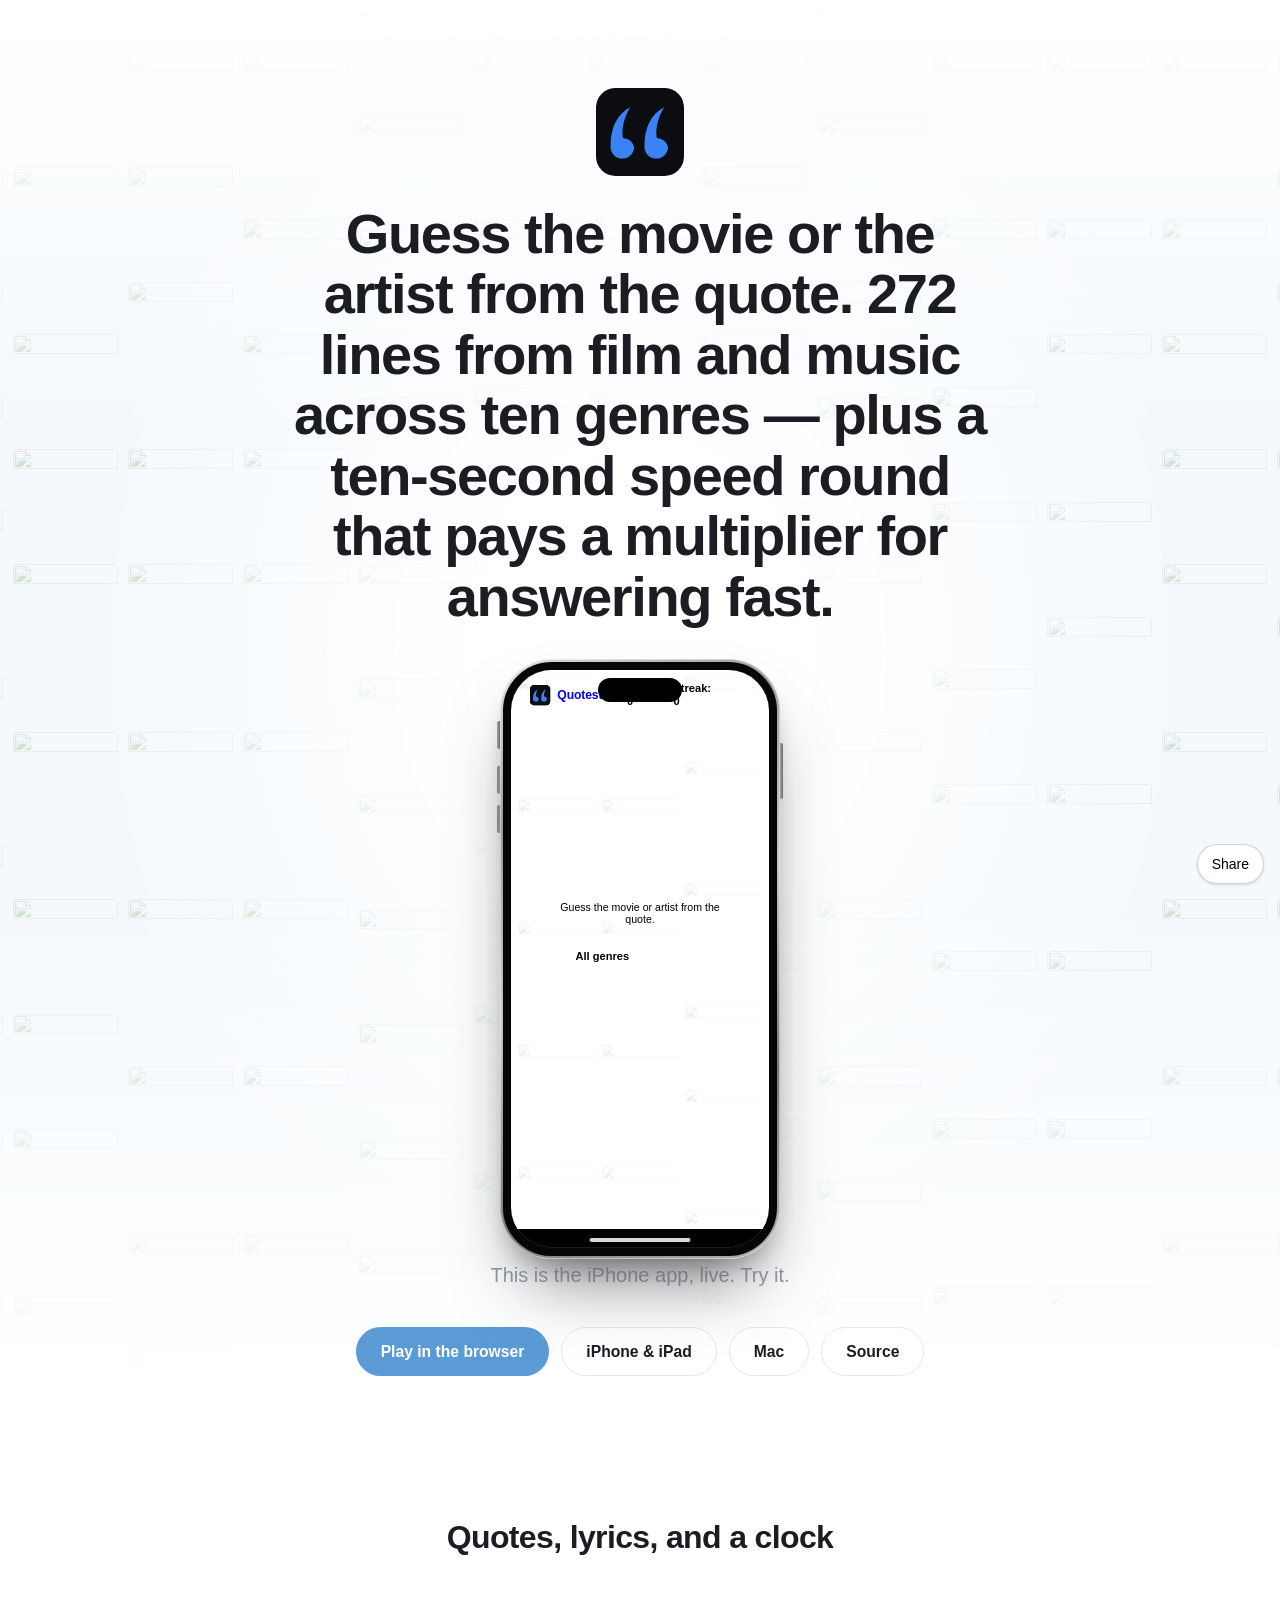
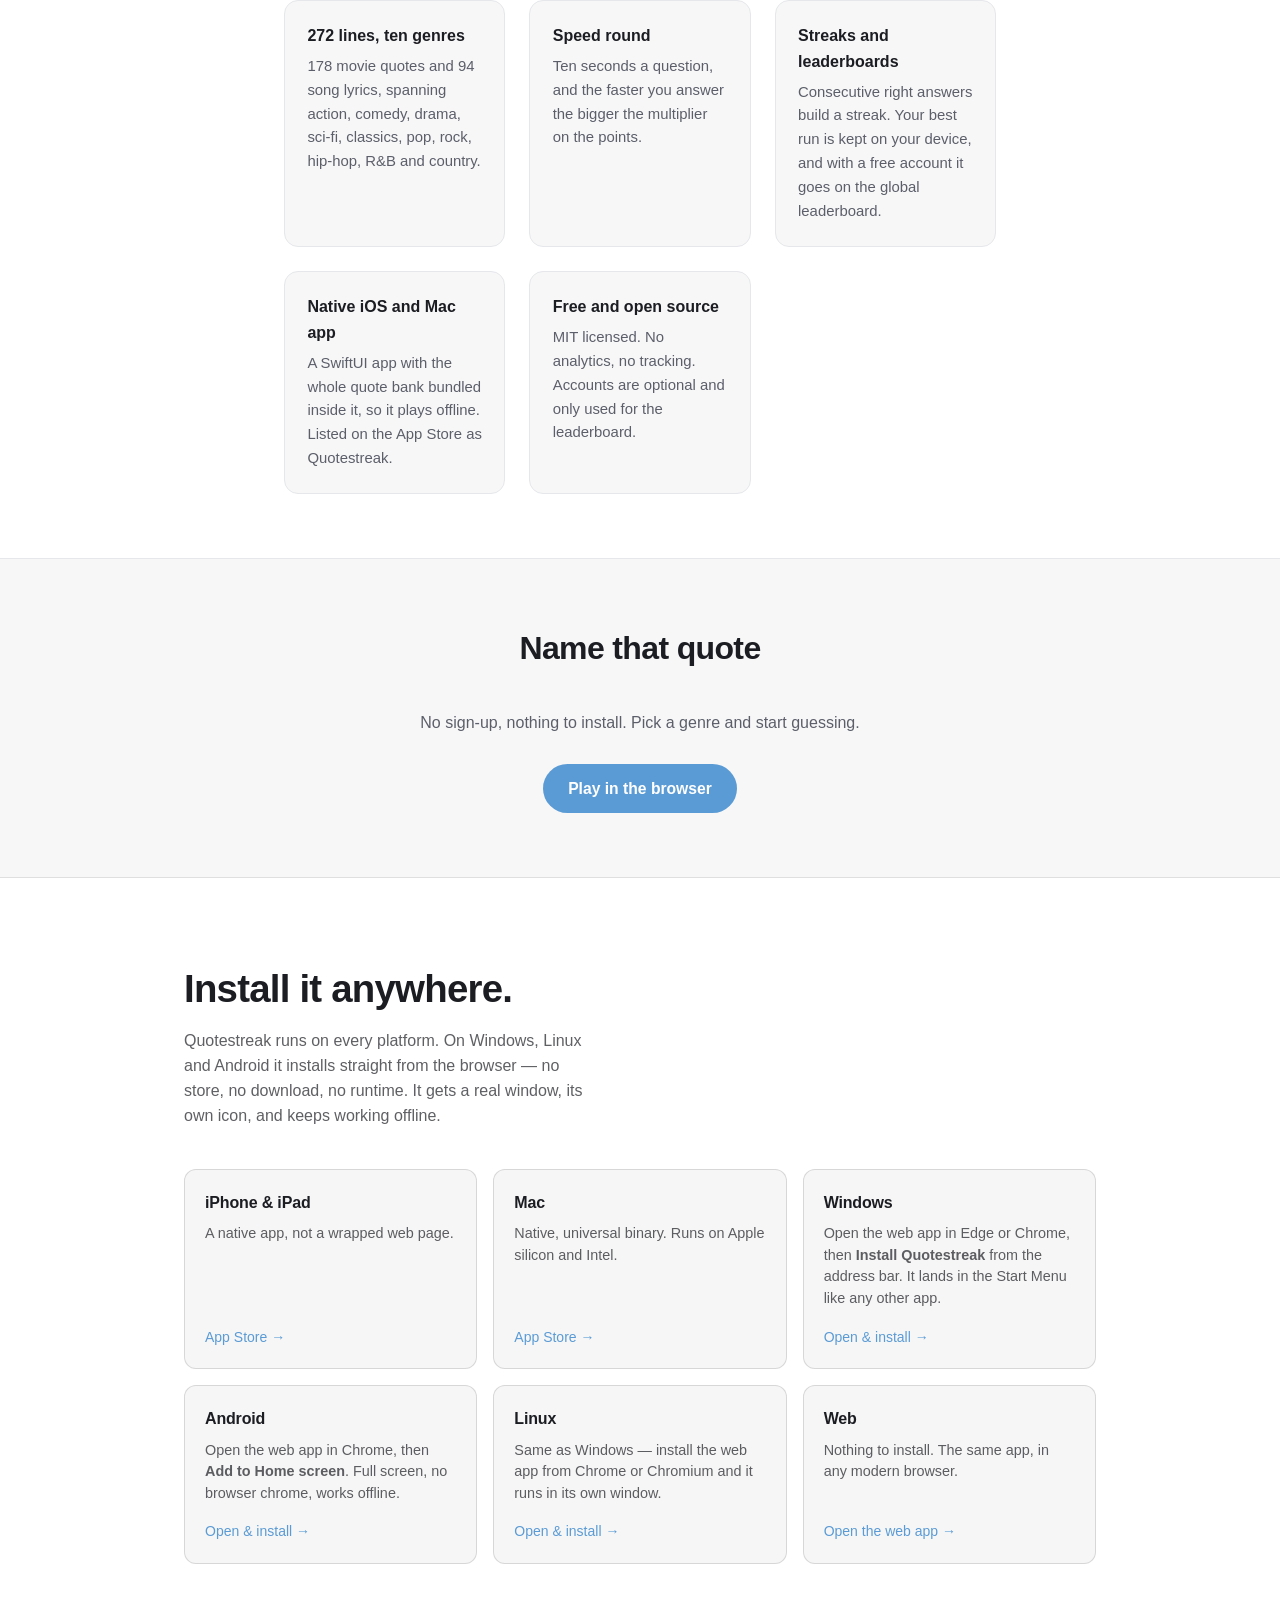
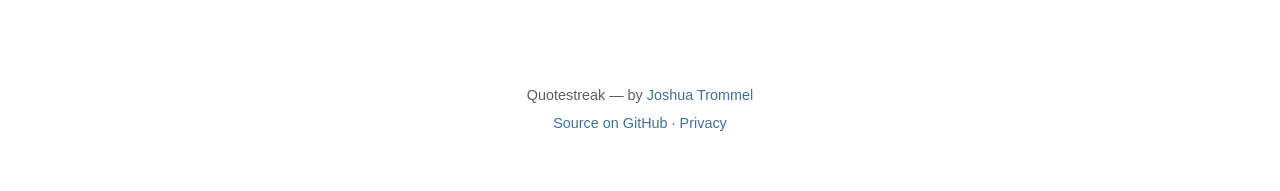
==== index.html @ f3cc8b2b "Remove redundant app-name title above live demo The demo already shows the app; a repeated app-name " ====
<!DOCTYPE html>
<html lang="en">
<head>
<script>document.documentElement.classList.add('js')</script>
<meta charset="UTF-8">
<meta name="viewport" content="width=device-width, initial-scale=1.0">
<title>Quotestreak — guess the movie or the artist from the quote</title>
<meta property="og:url" content="https://quotestreak.heyitsmejosh.com/">
<link rel="canonical" href="https://quotestreak.heyitsmejosh.com/">
<meta name="description" content="A quote-guessing game. 272 movie quotes and song lyrics across 10 genres, multiple choice, plus a 10-second speed round with a score multiplier.">
<meta name="theme-color" content="#5B9BD5">
<meta property="og:title" content="Quotestreak — guess the movie or the artist from the quote">
<meta property="og:description" content="A quote-guessing game. 272 movie quotes and song lyrics across 10 genres, multiple choice, plus a 10-second speed round with a score multiplier.">
<meta property="og:type" content="website">
<meta property="og:image" content="https://quotable.heyitsmejosh.com/screenshots/web/03-question.jpg">
<meta name="twitter:card" content="summary_large_image">
<meta name="twitter:title" content="Quotestreak — guess the movie or the artist from the quote">
<meta name="twitter:description" content="A quote-guessing game. 272 movie quotes and song lyrics across 10 genres, multiple choice, plus a 10-second speed round with a score multiplier.">
<meta name="twitter:image" content="https://quotable.heyitsmejosh.com/screenshots/web/03-question.jpg">
<meta name="apple-itunes-app" content="app-id=6804394619">
<link rel="icon" href="icon.svg" type="image/svg+xml">
<style>
:root {
  --accent: #5B9BD5;
  --link: #42719b;
  --accent-soft: #eaf3fb;
  --bg: #ffffff;
  --bg2: #f7f7f8;
  --text: #1c1d22;
  --text2: #5c5f6a;
  --border: #e6e7ea;
  /* San Francisco on Apple platforms, Helvetica everywhere else. No webfont: nothing to load, nothing to FOUT. */
  --font-body: -apple-system, BlinkMacSystemFont, "Helvetica Neue", Helvetica, Arial, sans-serif;
}

@media (prefers-color-scheme: dark) {
  :root:not([data-theme="light"]) {
    --bg: #111111;
    --link: #5B9BD5;
    --bg2: #1a1a1a;
    --text: #e8e8f0;
    --text2: rgba(232,232,240,0.62);
    --border: rgba(232,232,240,0.12);
    --accent-soft: #151d26;
  }
}
:root[data-theme="dark"] {
  --bg: #111111;
  --bg2: #1a1a1a;
  --text: #e8e8f0;
  --text2: rgba(232,232,240,0.62);
  --border: rgba(232,232,240,0.12);
  --accent-soft: #151d26;
}

*, *::before, *::after { margin: 0; padding: 0; box-sizing: border-box; }
html { scroll-behavior: smooth; }
body {
  background: var(--bg);
  color: var(--text);
  font-family: var(--font-body);
  line-height: 1.6;
  -webkit-font-smoothing: antialiased;
  text-rendering: optimizeLegibility;
}
::selection { background: var(--accent); color: #fff; }
a { color: var(--link, var(--accent)); text-decoration: none; }
a:hover { text-decoration: underline; }
img { max-width: 100%; }

.container { max-width: 760px; margin: 0 auto; padding: 0 1.5rem; }

.hero {
  position: relative; isolation: isolate; overflow: hidden;
  background: var(--accent-soft); padding: 5.5rem 0 4.5rem; text-align: center;
}
.hero .container { position: relative; z-index: 2; }

/* a slow-drifting wall of poster and album art, built from quotes.json */
.hero-wall {
  position: absolute; inset: -8%; z-index: 0;
  display: grid; grid-auto-flow: column; grid-auto-columns: 1fr; gap: 10px;
  opacity: 0.55; filter: saturate(0.9);
  pointer-events: none; user-select: none;
}
.wall-col { display: flex; min-width: 0; flex-direction: column; gap: 10px; }
.wall-col img {
  width: 100%; aspect-ratio: 2/3; object-fit: cover;
  border-radius: 4px; display: block;
}
.wall-col img.square { aspect-ratio: 1/1; }  /* album art is 1:1; cropping it to a poster shape mangles it */
.wall-col.up   { animation: wall-up   var(--dur) linear infinite; }
.wall-col.down { animation: wall-down var(--dur) linear infinite; }
@keyframes wall-up   { from { transform: translateY(0); }    to { transform: translateY(-50%); } }
@keyframes wall-down { from { transform: translateY(-50%); } to { transform: translateY(0); } }
/* must match .wall-col.up/.down specificity, or the animation shorthand above wins and the wall keeps drifting */
@media (prefers-reduced-motion: reduce) { .wall-col.up, .wall-col.down { animation: none; } }

/* scrim: keeps the headline readable over the art, in either theme */
.hero::after {
  content: ''; position: absolute; inset: 0; z-index: 1; pointer-events: none;
  background:
    radial-gradient(ellipse 55% 60% at 50% 45%, var(--bg) 20%, transparent 80%),
    linear-gradient(var(--bg), transparent 30%, transparent 62%, var(--bg) 96%),
    color-mix(in srgb, var(--bg) 50%, transparent);
}
.hero-icon { width: 88px; height: 88px; margin: 0 auto 1.75rem; display: block; border-radius: 18px; }
.hero h1 {
  font-size: clamp(2.25rem, 6.5vw, 3.5rem);
  font-weight: 700;
  letter-spacing: -0.025em;
  line-height: 1.08;
  margin-bottom: 0.85rem;
}
.hero p {
  font-size: clamp(1.05rem, 2.4vw, 1.25rem);
  color: var(--text2);
  max-width: 34rem;
  margin: 0 auto 2.25rem;
}

.buttons { display: flex; gap: 0.75rem; justify-content: center; flex-wrap: wrap; }
.btn {
  display: inline-block;
  padding: 0.7rem 1.5rem;
  border-radius: 100px;
  font-size: 0.98rem;
  font-weight: 600;
  border: 1.5px solid transparent;
  transition: transform 0.15s ease, opacity 0.15s ease;
}
.btn:hover { text-decoration: none; transform: translateY(-1px); }
.btn-primary { background: var(--accent); color: #fff; }
.btn-primary:hover { opacity: 0.9; }
.btn-outline { border-color: var(--border); color: var(--text); background: var(--bg); }
.btn-outline:hover { border-color: var(--link, var(--accent)); color: var(--link, var(--accent)); }

section { padding: 4rem 0; }
.features h2, .closing h2 {
  font-size: clamp(1.5rem, 3.6vw, 2rem);
  font-weight: 700;
  letter-spacing: -0.02em;
  margin-bottom: 2.25rem;
  text-align: center;
}
.grid {
  display: grid;
  grid-template-columns: repeat(auto-fit, minmax(220px, 1fr));
  gap: 1.5rem;
}
.feature {
  background: var(--bg2);
  border: 1px solid var(--border);
  border-radius: 14px;
  padding: 1.4rem;
}
.feature h3 { font-size: 1rem; font-weight: 650; margin-bottom: 0.4rem; }
.feature p { font-size: 0.93rem; color: var(--text2); }

.closing { background: var(--bg2); text-align: center; border-top: 1px solid var(--border); }
.closing p { color: var(--text2); max-width: 34rem; margin: 0 auto 1.75rem; }

footer { padding: 2.5rem 0 3.5rem; text-align: center; font-size: 0.9rem; color: var(--text2); }
footer p + p { margin-top: 0.35rem; }
a.skip { position:absolute; left:-9999px; }
a.skip:focus { position:fixed; left:1rem; top:1rem; z-index:99; padding:0.5rem 0.9rem; background:var(--bg2); border:1px solid var(--border); border-radius:8px; color:var(--text); }
:focus-visible { outline:2px solid var(--accent); outline-offset:2px; }
</style>
  <link rel="manifest" href="/manifest.webmanifest">
  <link rel="apple-touch-icon" href="/icon-192.png">
  <meta name="apple-mobile-web-app-capable" content="yes">
<link rel="stylesheet" href="devices.css">
<script>
// ponytail: UA sniff, good enough for a mockup. iphone is the default. ?embed = app only, for the landing demo frame.
(function(u,d){d=/Android/.test(u)?'android':/iPhone|iPad/.test(u)?'iphone':/Windows/.test(u)?'windows':/Mac/.test(u)?'mac':'iphone';document.documentElement.dataset.device=d;if(/[?&]embed\b/.test(location.search))document.documentElement.classList.add('embed')})(navigator.userAgent);
</script>
<style>
/* Live demo: the real app in a frame matching the visitor's device (nimble treatment) */
.demo{margin:2rem auto 0;text-align:center;position:relative;z-index:2}
.demo .device-screen{aspect-ratio:9/19.5}
.demo .device-mac .device-screen,.demo .device-windows .device-screen{aspect-ratio:16/10}
.demo .device-screen iframe{position:absolute;top:0;left:0;border:0;display:block;transform-origin:0 0;width:390px;height:845px;background:#fff}
.demo .device-mac .device-screen iframe,.demo .device-windows .device-screen iframe{width:1024px;height:640px}
.demo-caption{font-size:.9rem;opacity:.65;margin:1rem 0 0}
.embed .demo,.embed footer,.embed nav{display:none!important}
@media (prefers-reduced-motion: no-preference) {
  html.js .reveal { opacity: 0; transform: translateY(20px); transition: opacity .6s ease-out, transform .6s ease-out; }
  html.js .reveal.in-view { opacity: 1; transform: translateY(0); }
}
</style>
</head>
<body>
<a class="skip" href="#main">Skip to content</a>

<main id="main">
<section class="hero">
  <div class="hero-wall" id="heroWall" aria-hidden="true"></div>
  <div class="container">
    <img class="hero-icon" src="icon.svg" alt="Quotestreak icon" width="88" height="88">
    <h1>Guess the movie or the artist from the quote. 272 lines from film and music across ten genres &mdash; plus a ten-second speed round that pays a multiplier for answering fast.</h1>
<div class="demo">
  <div class="device device-iphone" id="demoFrame" data-title="Quotestreak"><div class="device-screen"><iframe id="demoApp" title="Quotestreak, live" loading="lazy" data-src="/play.html"></iframe></div></div>
  <p class="demo-caption">This is the <span id="demoDev">iPhone</span> app, live. Try it.</p>
</div>
<script>
(function(){var names={iphone:'iPhone',android:'Android',mac:'Mac',windows:'Windows'},dev=document.documentElement.dataset.device,f=document.getElementById('demoFrame'),i=document.getElementById('demoApp');
if(!names[dev])dev='iphone';f.className='device device-'+dev;document.getElementById('demoDev').textContent=names[dev];
if(!document.documentElement.classList.contains('embed'))i.src=i.dataset.src;
function fit(){i.style.transform='scale('+(i.parentNode.clientWidth/i.offsetWidth)+')';}fit();addEventListener('resize',fit);})();
</script>

    <div class="buttons">
      <a href="/play.html" class="btn btn-primary">Play in the browser</a>
      <a href="https://apps.apple.com/us/app/id6804394619" class="btn btn-outline">iPhone &amp; iPad</a>
      <a href="https://apps.apple.com/us/app/id6804394619?mt=12" class="btn btn-outline">Mac</a>
      <a href="https://github.com/nulljosh/quotestreak" class="btn btn-outline">Source</a>
    </div>
  </div>
</section>

<section class="features">
  <div class="container">
    <h2>Quotes, lyrics, and a clock</h2>
    <div class="grid">
      <div class="feature">
        <h3>272 lines, ten genres</h3>
        <p>178 movie quotes and 94 song lyrics, spanning action, comedy, drama, sci-fi, classics, pop, rock, hip-hop, R&amp;B and country.</p>
      </div>
      <div class="feature">
        <h3>Speed round</h3>
        <p>Ten seconds a question, and the faster you answer the bigger the multiplier on the points.</p>
      </div>
      <div class="feature">
        <h3>Streaks and leaderboards</h3>
        <p>Consecutive right answers build a streak. Your best run is kept on your device, and with a free account it goes on the global leaderboard.</p>
      </div>
      <div class="feature">
        <h3>Native iOS and Mac app</h3>
        <p>A SwiftUI app with the whole quote bank bundled inside it, so it plays offline. Listed on the App Store as Quotestreak.</p>
      </div>
      <div class="feature">
        <h3>Free and open source</h3>
        <p>MIT licensed. No analytics, no tracking. Accounts are optional and only used for the leaderboard.</p>
      </div>
    </div>
  </div>
</section>

<section class="closing">
  <div class="container">
    <h2>Name that quote</h2>
    <p>No sign-up, nothing to install. Pick a genre and start guessing.</p>
    <div class="buttons">
      <a href="/play.html" class="btn btn-primary">Play in the browser</a>
    </div>
  </div>
</section>
</main>


<style>
#install-anywhere{padding:5rem 0;border-top:1px solid color-mix(in srgb, currentColor 14%, transparent);}
#install-anywhere .xp-wrap{max-width:960px;margin:0 auto;padding:0 1.5rem;}
#install-anywhere h2{font-size:clamp(1.6rem,3.4vw,2.4rem);margin:0 0 .6rem;letter-spacing:-.02em;}
#install-anywhere .xp-lead{max-width:46ch;margin:0 0 2.5rem;opacity:.7;line-height:1.55;}
#install-anywhere .xp-grid{display:grid;gap:1rem;grid-template-columns:repeat(auto-fit,minmax(260px,1fr));}
#install-anywhere .xp-card{background:color-mix(in srgb, currentColor 4%, transparent);border:1px solid color-mix(in srgb, currentColor 14%, transparent);border-radius:12px;padding:1.25rem;display:flex;flex-direction:column;gap:.5rem;}
#install-anywhere .xp-card h3{margin:0;font-size:1rem;letter-spacing:-.01em;}
#install-anywhere .xp-card p{margin:0;font-size:.9rem;line-height:1.5;opacity:.7;flex:1;}
#install-anywhere .xp-card a{margin-top:.5rem;font-size:.875rem;font-weight:500;color:var(--accent,currentColor);text-decoration:none;}
#install-anywhere .xp-card a:hover{text-decoration:underline;}
</style>

<section id="install-anywhere">
  <div class="xp-wrap">
    <h2>Install it anywhere.</h2>
    <p class="xp-lead">Quotestreak runs on every platform. On Windows, Linux and Android it installs straight from the browser &mdash; no store, no download, no runtime. It gets a real window, its own icon, and keeps working offline.</p>
    <div class="xp-grid">
    <div class="xp-card">
      <h3>iPhone &amp; iPad</h3>
      <p>A native app, not a wrapped web page.</p>
      <a href="https://apps.apple.com/app/id6804394619">App Store &rarr;</a>
    </div>
    <div class="xp-card">
      <h3>Mac</h3>
      <p>Native, universal binary. Runs on Apple silicon and Intel.</p>
      <a href="https://apps.apple.com/app/id6804394619">App Store &rarr;</a>
    </div>
    <div class="xp-card">
      <h3>Windows</h3>
      <p>Open the web app in Edge or Chrome, then <strong>Install Quotestreak</strong> from the address bar. It lands in the Start Menu like any other app.</p>
      <a href="https://quotable.heyitsmejosh.com/play.html">Open &amp; install &rarr;</a>
    </div>
    <div class="xp-card">
      <h3>Android</h3>
      <p>Open the web app in Chrome, then <strong>Add to Home screen</strong>. Full screen, no browser chrome, works offline.</p>
      <a href="https://quotable.heyitsmejosh.com/play.html">Open &amp; install &rarr;</a>
    </div>
    <div class="xp-card">
      <h3>Linux</h3>
      <p>Same as Windows &mdash; install the web app from Chrome or Chromium and it runs in its own window.</p>
      <a href="https://quotable.heyitsmejosh.com/play.html">Open &amp; install &rarr;</a>
    </div>
    <div class="xp-card">
      <h3>Web</h3>
      <p>Nothing to install. The same app, in any modern browser.</p>
      <a href="https://quotable.heyitsmejosh.com/play.html">Open the web app &rarr;</a>
    </div>
    </div>
  </div>
</section>

<footer>
  <div class="container">
    <p>Quotestreak &mdash; by <a href="https://heyitsmejosh.com">Joshua Trommel</a></p>
    <p><a href="https://github.com/nulljosh/quotestreak">Source on GitHub</a> &middot; <a href="/privacy.html">Privacy</a></p>
  </div>
</footer>

<script>
// Wall of every piece of art in the quote bank. A fetch failure just leaves the plain hero.
fetch('quotes.json').then(function(r) { return r.json(); }).then(function(quotes) {
  var seen = {}, art = [];
  quotes.forEach(function(q) {                     // one tile per title, not one per quote
    if (!q.art || seen[q.art]) return;
    seen[q.art] = 1;
    art.push({
      // thumbnails, not the full-size art the game flashes behind a question
      url: q.art.replace('/w500/', '/w185/').replace('/600x600bb.jpg', '/200x200bb.jpg'),
      square: q.type === 'music'
    });
  });
  if (art.length < 8) return;
  for (var i = art.length - 1; i > 0; i--) {       // shuffle so the wall differs each visit
    var j = Math.floor(Math.random() * (i + 1));
    var t = art[i]; art[i] = art[j]; art[j] = t;
  }
  var wall = document.getElementById('heroWall');
  var cols = Math.max(4, Math.ceil(window.innerWidth / 100));
  var per = Math.max(4, Math.min(8, Math.floor(art.length / cols)));
  for (var c = 0; c < cols; c++) {
    var col = document.createElement('div');
    col.className = 'wall-col ' + (c % 2 ? 'down' : 'up');
    col.style.setProperty('--dur', (70 + c * 11) + 's');
    var slice = [];
    for (var k = 0; k < per; k++) slice.push(art[(c * per + k) % art.length]);  // wraps, so no column comes up short
    slice.concat(slice).forEach(function(a) {       // doubled, so the loop is seamless
      var img = new Image();
      img.src = a.url; img.alt = ''; img.referrerPolicy = 'no-referrer';
      if (a.square) img.className = 'square';
      col.appendChild(img);
    });
    wall.appendChild(col);
  }
}).catch(function() {});
</script>

  <script>if('serviceWorker' in navigator)addEventListener('load',()=>navigator.serviceWorker.register('/sw.js'));</script>

<!-- share -->
<style>
#share-btn{position:fixed;right:16px;bottom:16px;z-index:9999;border:1px solid rgba(128,128,128,.35);
background:Canvas;color:CanvasText;font:inherit;font-size:14px;padding:8px 14px;border-radius:999px;
cursor:pointer;box-shadow:0 1px 3px rgba(0,0,0,.12)}
#share-btn:hover{border-color:rgba(128,128,128,.6)}
@media print{#share-btn{display:none}}
</style>
<button id="share-btn" type="button">Share</button>
<script>
(function(){
  var b=document.getElementById('share-btn');
  b.addEventListener('click',function(){
    var d={title:document.title,text:(document.querySelector('meta[name=description]')||{}).content||'',url:location.href};
    if(navigator.share)navigator.share(d).catch(function(){});
    else if(navigator.clipboard)navigator.clipboard.writeText(location.href).then(function(){
      b.textContent='Link copied';setTimeout(function(){b.textContent='Share'},1600);});
  });
})();
</script>
<script>
(function(){
  if (!('IntersectionObserver' in window)) return;
  document.querySelectorAll('.features, .closing, .xp-card').forEach(function(el){ el.classList.add('reveal'); });
  var io = new IntersectionObserver(function(entries){
    entries.forEach(function(e){ if (e.isIntersecting) { e.target.classList.add('in-view'); io.unobserve(e.target); } });
  }, { threshold: 0.15 });
  document.querySelectorAll('.reveal').forEach(function(el){ io.observe(el); });

  var wall = document.getElementById('heroWall');
  if (wall && matchMedia('(prefers-reduced-motion: no-preference)').matches) {
    var ticking = false;
    addEventListener('scroll', function(){
      if (!ticking) {
        requestAnimationFrame(function(){ wall.style.transform = 'translateY(' + (scrollY * 0.15) + 'px)'; ticking = false; });
        ticking = true;
      }
    }, { passive: true });
  }
})();
</script>
</body>
</html>
---- devices.css ----
/* devices.css: realistic device frames for landing-page demos and screenshots.
   Canonical copy lives in nulljosh.github.io (served at heyitsmejosh.com/devices.css);
   repos keep a local copy next to tokens.css, same as tokens.

   <div class="device device-iphone"><div class="device-screen"><img …></div></div>
   <div class="device device-ipad"><div class="device-screen">…</div></div>
   <div class="device device-mac" data-title="App"><div class="device-screen">…</div></div>
   <div class="device device-mac has-chrome">…</div>   screenshot already has its own titlebar
   <div class="device device-android">…</div>          punch-hole, squarer corners
   <div class="device device-windows" data-title="App">…</div>

   Size with --device-w on the element. Everything else scales from it. */

.device { position: relative; margin: 0 auto; box-sizing: border-box; max-width: 100%; }
.device *, .device *::before, .device *::after { box-sizing: border-box; }
.device-screen { position: relative; overflow: hidden; background: #000; }
.device-screen > img, .device-screen > video { display: block; width: 100%; height: auto; }

/* iPhone: titanium band, black bezel, Dynamic Island, home indicator, side buttons */
.device-iphone, .device-android {
  --device-w: 280px;
  --r: calc(var(--device-w) * 0.185);
  width: var(--device-w);
  padding: 3px;
  border-radius: var(--r);
  background: linear-gradient(150deg, #e4e2de 0%, #9d9b97 22%, #c9c7c3 48%, #7c7a77 75%, #b3b1ad 100%);
  box-shadow:
    inset 0 0 0 1px rgba(255,255,255,.45),
    0 40px 70px -24px rgba(0,0,0,.55),
    0 14px 28px -14px rgba(0,0,0,.35);
}
.device-iphone .device-screen, .device-android .device-screen {
  border: calc(var(--device-w) * 0.032) solid #060606;
  border-radius: calc(var(--r) - 3px);
  aspect-ratio: 9 / 19.5;
  background: #000;
  box-shadow: inset 0 0 0 1px #1c1c1e;
}
/* Dynamic Island */
.device-iphone .device-screen::before {
  content: ''; position: absolute; z-index: 2; left: 50%; transform: translateX(-50%);
  top: calc(var(--device-w) * 0.028);
  width: calc(var(--device-w) * 0.30); height: calc(var(--device-w) * 0.085);
  border-radius: 999px; background: #000;
}
/* Home indicator: white, inverted over light content */
.device-iphone .device-screen::after, .device-android .device-screen::after {
  content: ''; position: absolute; z-index: 2; left: 50%; transform: translateX(-50%);
  bottom: calc(var(--device-w) * 0.022);
  width: calc(var(--device-w) * 0.36); height: 4px; border-radius: 2px;
  background: #fff; mix-blend-mode: difference; opacity: .85;
}
/* Buttons: action + volume on the left, power on the right */
.device-iphone::before, .device-iphone::after, .device-android::before, .device-android::after {
  content: ''; position: absolute; width: 3px; background: linear-gradient(90deg, #a5a3a0, #6e6c69);
  border-radius: 2px 0 0 2px;
}
.device-iphone::before, .device-android::before {
  left: -3px; top: calc(var(--device-w) * 0.22); height: calc(var(--device-w) * 0.10);
  box-shadow:
    0 calc(var(--device-w) * 0.16) 0 0 #8a8885,
    0 calc(var(--device-w) * 0.30) 0 0 #8a8885;
}
.device-iphone::after, .device-android::after {
  right: -3px; top: calc(var(--device-w) * 0.30); height: calc(var(--device-w) * 0.20);
  border-radius: 0 2px 2px 0;
}
/* Android: no island, a punch-hole camera, squarer corners */
.device-android { --r: calc(var(--device-w) * 0.10); background: linear-gradient(150deg, #3a3a3c, #1c1c1e 60%, #2c2c2e); }
.device-android .device-screen::before {
  content: ''; position: absolute; z-index: 2; left: 50%; transform: translateX(-50%);
  top: calc(var(--device-w) * 0.03); width: calc(var(--device-w) * 0.045); height: calc(var(--device-w) * 0.045);
  border-radius: 50%; background: #000; box-shadow: inset 0 0 0 1px #2a2a2a;
}

/* iPad: thin black bezel, no island, no buttons */
.device-ipad {
  --device-w: 420px;
  width: var(--device-w);
  padding: 3px;
  border-radius: calc(var(--device-w) * 0.055);
  background: linear-gradient(150deg, #e4e2de, #9d9b97 40%, #c9c7c3);
  box-shadow: inset 0 0 0 1px rgba(255,255,255,.45), 0 40px 70px -24px rgba(0,0,0,.55);
}
.device-ipad .device-screen {
  border: calc(var(--device-w) * 0.035) solid #060606;
  border-radius: calc(var(--device-w) * 0.055 - 3px);
  aspect-ratio: 3 / 4;
}

/* Mac: a macOS window. Titlebar with traffic lights and a centred title. */
.device-mac, .device-windows {
  --device-w: 560px;
  --bar: #ececec; --bar-text: #3c3c43; --ring: rgba(0,0,0,.16);
  width: var(--device-w);
  padding-top: 38px;
  border-radius: 11px;
  background: var(--bar);
  color: var(--bar-text);
  box-shadow:
    0 0 0 1px var(--ring),
    inset 0 1px 0 rgba(255,255,255,.7),
    0 48px 90px -28px rgba(0,0,0,.5),
    0 16px 32px -16px rgba(0,0,0,.3);
}
.device-mac .device-screen, .device-windows .device-screen { border-radius: 0 0 10px 10px; background: #fff; }
.device-mac::before {
  content: ''; position: absolute; top: 13px; left: 14px; width: 12px; height: 12px; border-radius: 50%;
  background: #ff5f57; box-shadow: 20px 0 0 #febc2e, 40px 0 0 #28c840, inset 0 0 0 .5px rgba(0,0,0,.15);
}
.device-mac::after, .device-windows::after {
  content: attr(data-title); position: absolute; top: 0; left: 0; right: 0; height: 38px;
  display: flex; align-items: center; justify-content: center;
  font: 600 13px/1 -apple-system, BlinkMacSystemFont, "SF Pro Text", "Helvetica Neue", sans-serif;
  letter-spacing: -.01em; opacity: .8; pointer-events: none;
}
/* Screenshot already carries its own titlebar: keep only the shadow, ring and corners */
.device-mac.has-chrome, .device-windows.has-chrome { padding-top: 0; background: none; }
.device-mac.has-chrome::before, .device-mac.has-chrome::after, .device-windows.has-chrome::after { display: none; }
.device-mac.has-chrome .device-screen, .device-windows.has-chrome .device-screen { border-radius: 10px; }
/* Windows: controls on the right, square corners */
.device-windows { border-radius: 8px; --bar: #f3f3f3; }
.device-windows .device-screen { border-radius: 0 0 7px 7px; }
.device-windows::after { justify-content: flex-start; padding-left: 14px; }
.device-windows::before {
  content: '\2014\2003\25A1\2003\2715'; position: absolute; top: 0; right: 14px; height: 38px;
  display: flex; align-items: center; font-size: 11px; letter-spacing: 2px; color: var(--bar-text); opacity: .7;
}

@media (prefers-color-scheme: dark) {
  .device-mac, .device-windows { --bar: #3a3a3c; --bar-text: #e5e5ea; --ring: rgba(255,255,255,.14); }
  .device-mac .device-screen, .device-windows .device-screen { background: #1c1c1e; }
}
[data-theme="dark"] .device-mac, [data-theme="dark"] .device-windows { --bar: #3a3a3c; --bar-text: #e5e5ea; --ring: rgba(255,255,255,.14); }
[data-theme="light"] .device-mac, [data-theme="light"] .device-windows { --bar: #ececec; --bar-text: #3c3c43; --ring: rgba(0,0,0,.16); }

@media (max-width: 640px) {
  .device-mac, .device-windows, .device-ipad { --device-w: 100%; }
}
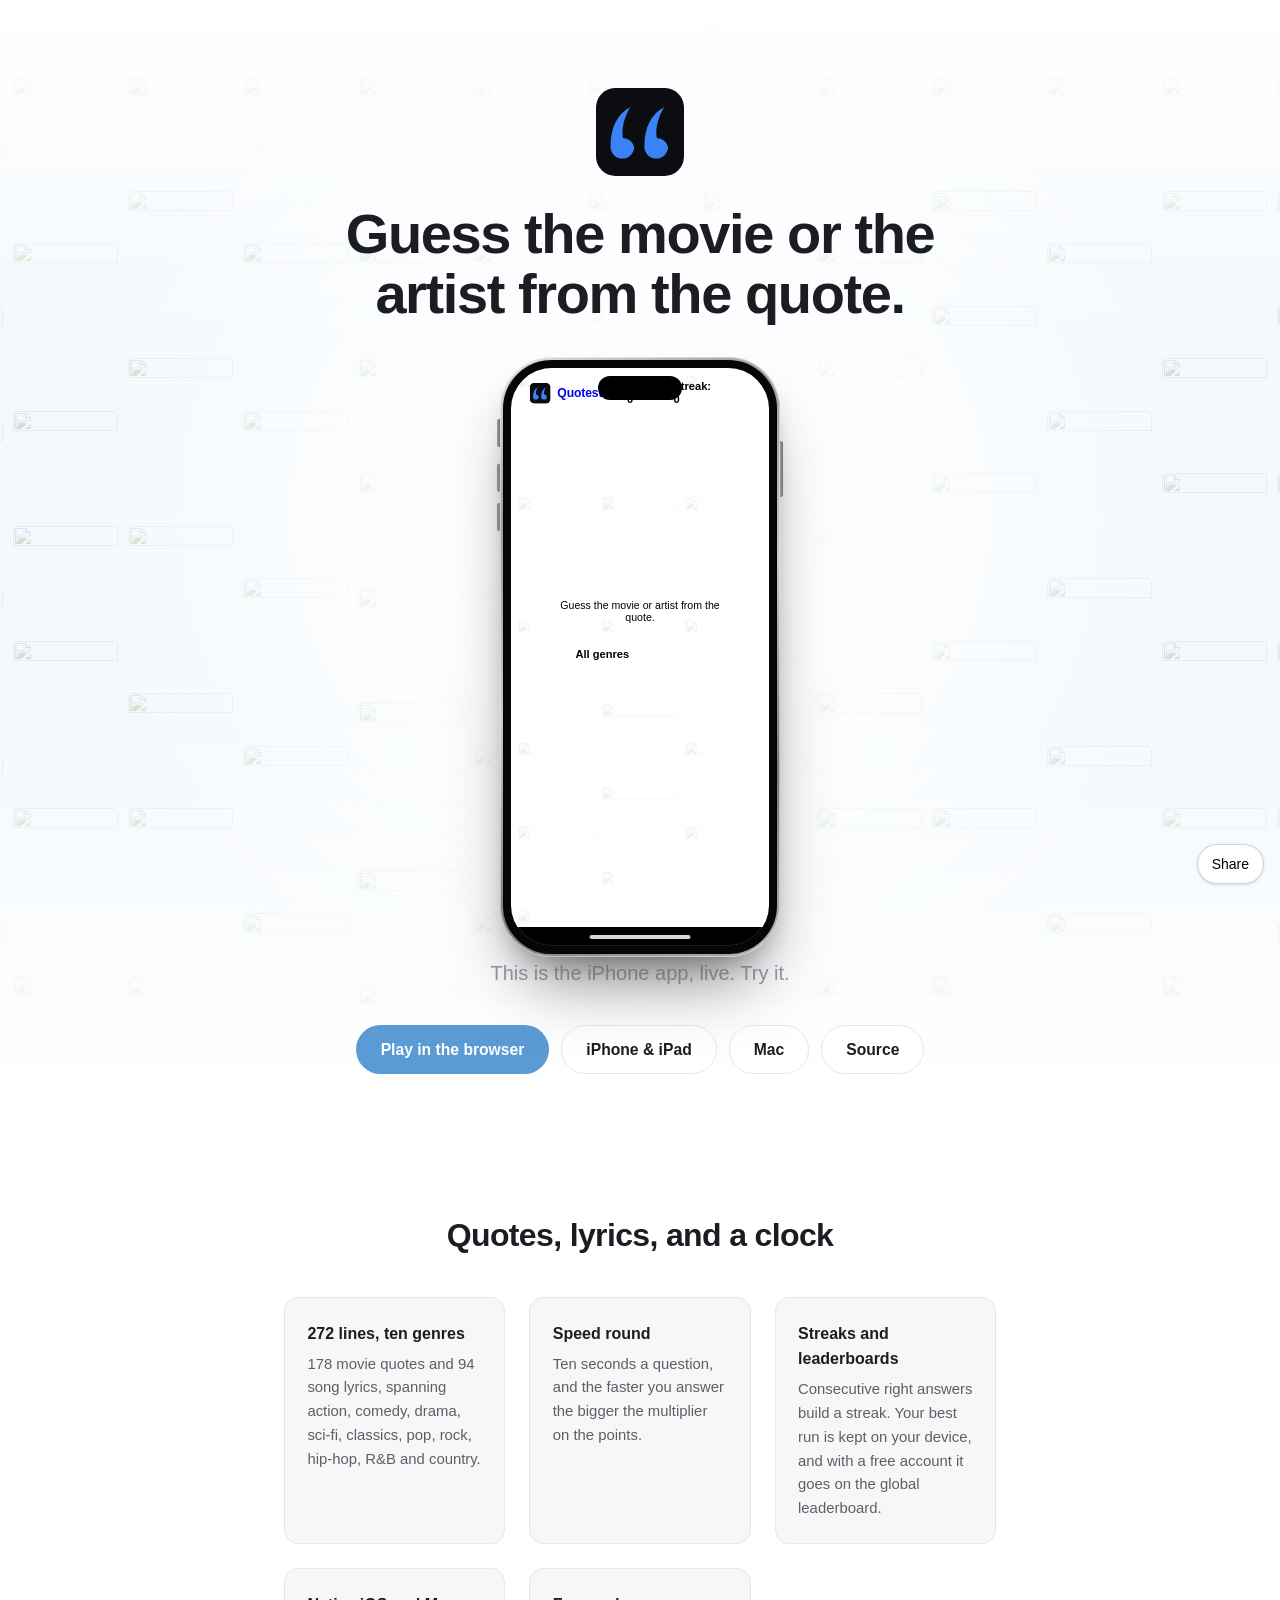
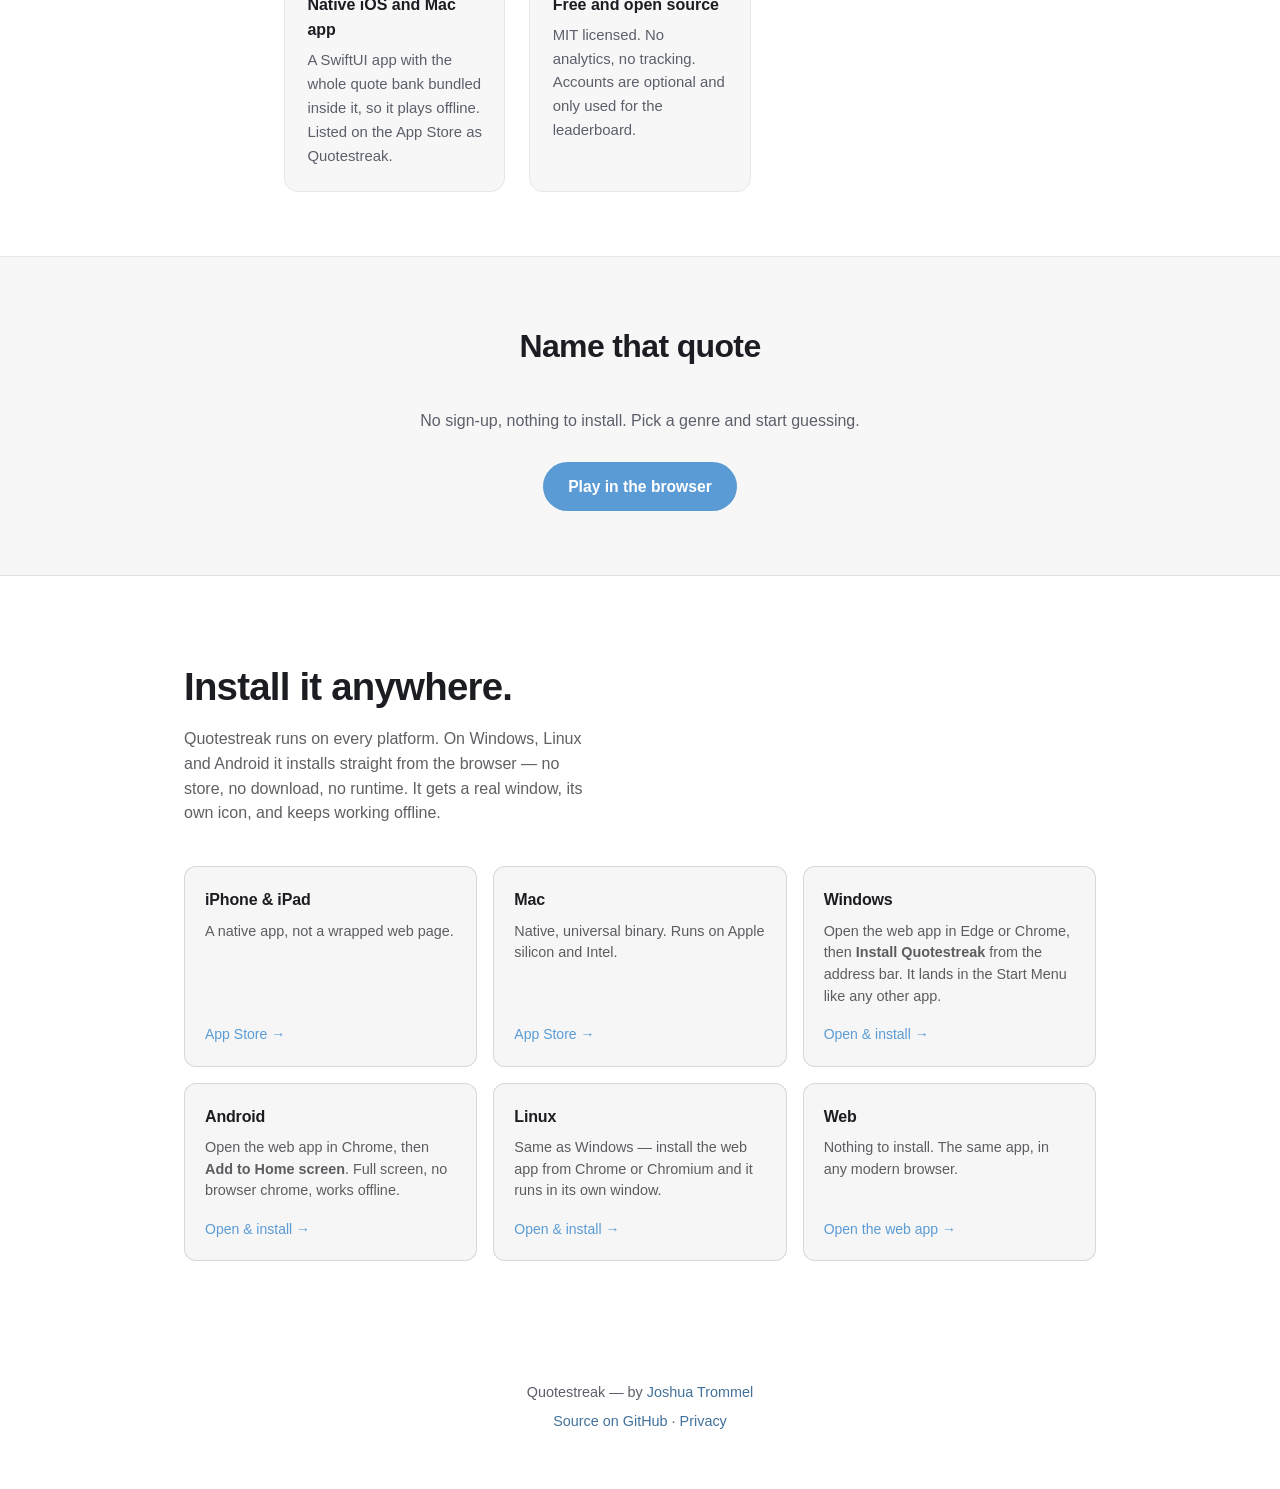
==== commit 31a22b70: "Shorten landing hero copy Co-Authored-By: Claude Sonnet 5 <noreply@anthropic.com> Claude-Session: ht" ====
--- a/index.html
+++ b/index.html
@@ -197,7 +197,7 @@
   <div class="hero-wall" id="heroWall" aria-hidden="true"></div>
   <div class="container">
     <img class="hero-icon" src="icon.svg" alt="Quotestreak icon" width="88" height="88">
-    <h1>Guess the movie or the artist from the quote. 272 lines from film and music across ten genres &mdash; plus a ten-second speed round that pays a multiplier for answering fast.</h1>
+    <h1>Guess the movie or the artist from the quote.</h1>
 <div class="demo">
   <div class="device device-iphone" id="demoFrame" data-title="Quotestreak"><div class="device-screen"><iframe id="demoApp" title="Quotestreak, live" loading="lazy" data-src="/play.html"></iframe></div></div>
   <p class="demo-caption">This is the <span id="demoDev">iPhone</span> app, live. Try it.</p>
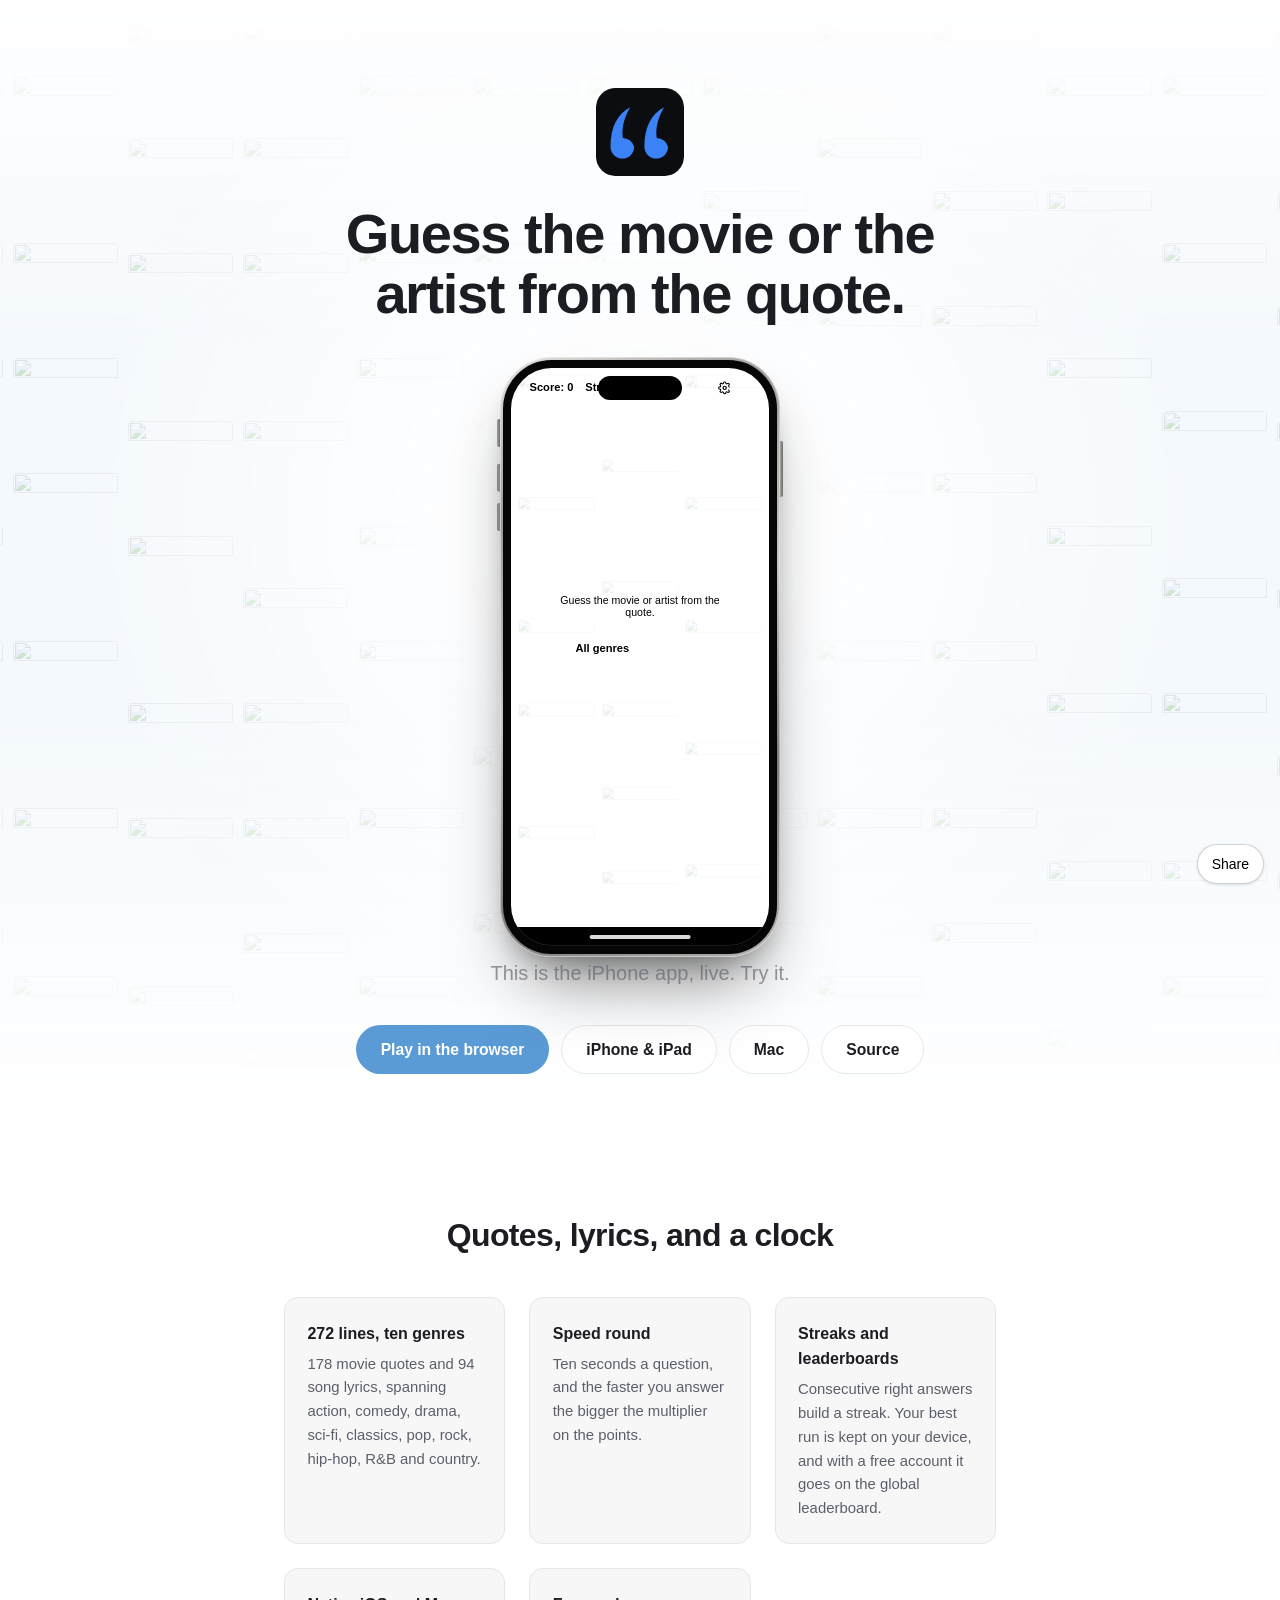
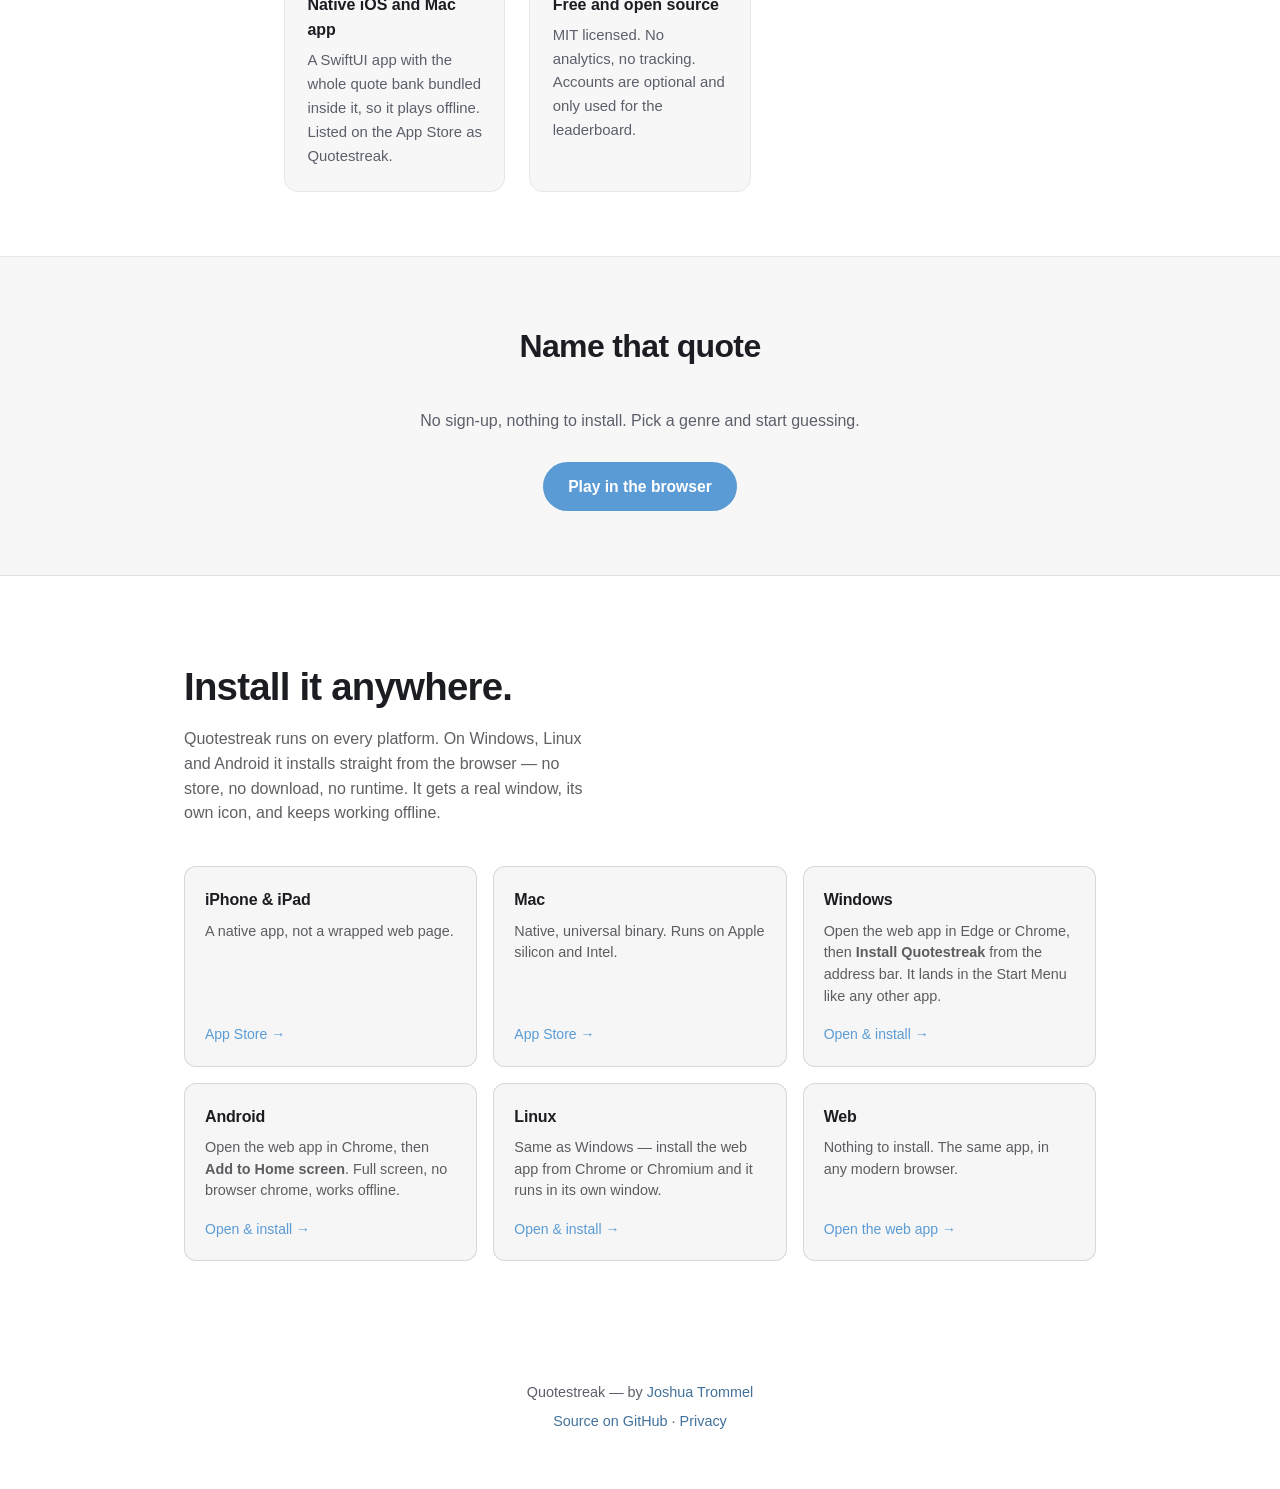
==== commit 586fe6b4: "fix: hide in-app title when embedded in landing demo play.html's topbar brand duplicated the landing" ====
--- a/index.html
+++ b/index.html
@@ -199,7 +199,7 @@
     <img class="hero-icon" src="icon.svg" alt="Quotestreak icon" width="88" height="88">
     <h1>Guess the movie or the artist from the quote.</h1>
 <div class="demo">
-  <div class="device device-iphone" id="demoFrame" data-title="Quotestreak"><div class="device-screen"><iframe id="demoApp" title="Quotestreak, live" loading="lazy" data-src="/play.html"></iframe></div></div>
+  <div class="device device-iphone" id="demoFrame" data-title="Quotestreak"><div class="device-screen"><iframe id="demoApp" title="Quotestreak, live" loading="lazy" data-src="/play.html?embed"></iframe></div></div>
   <p class="demo-caption">This is the <span id="demoDev">iPhone</span> app, live. Try it.</p>
 </div>
 <script>
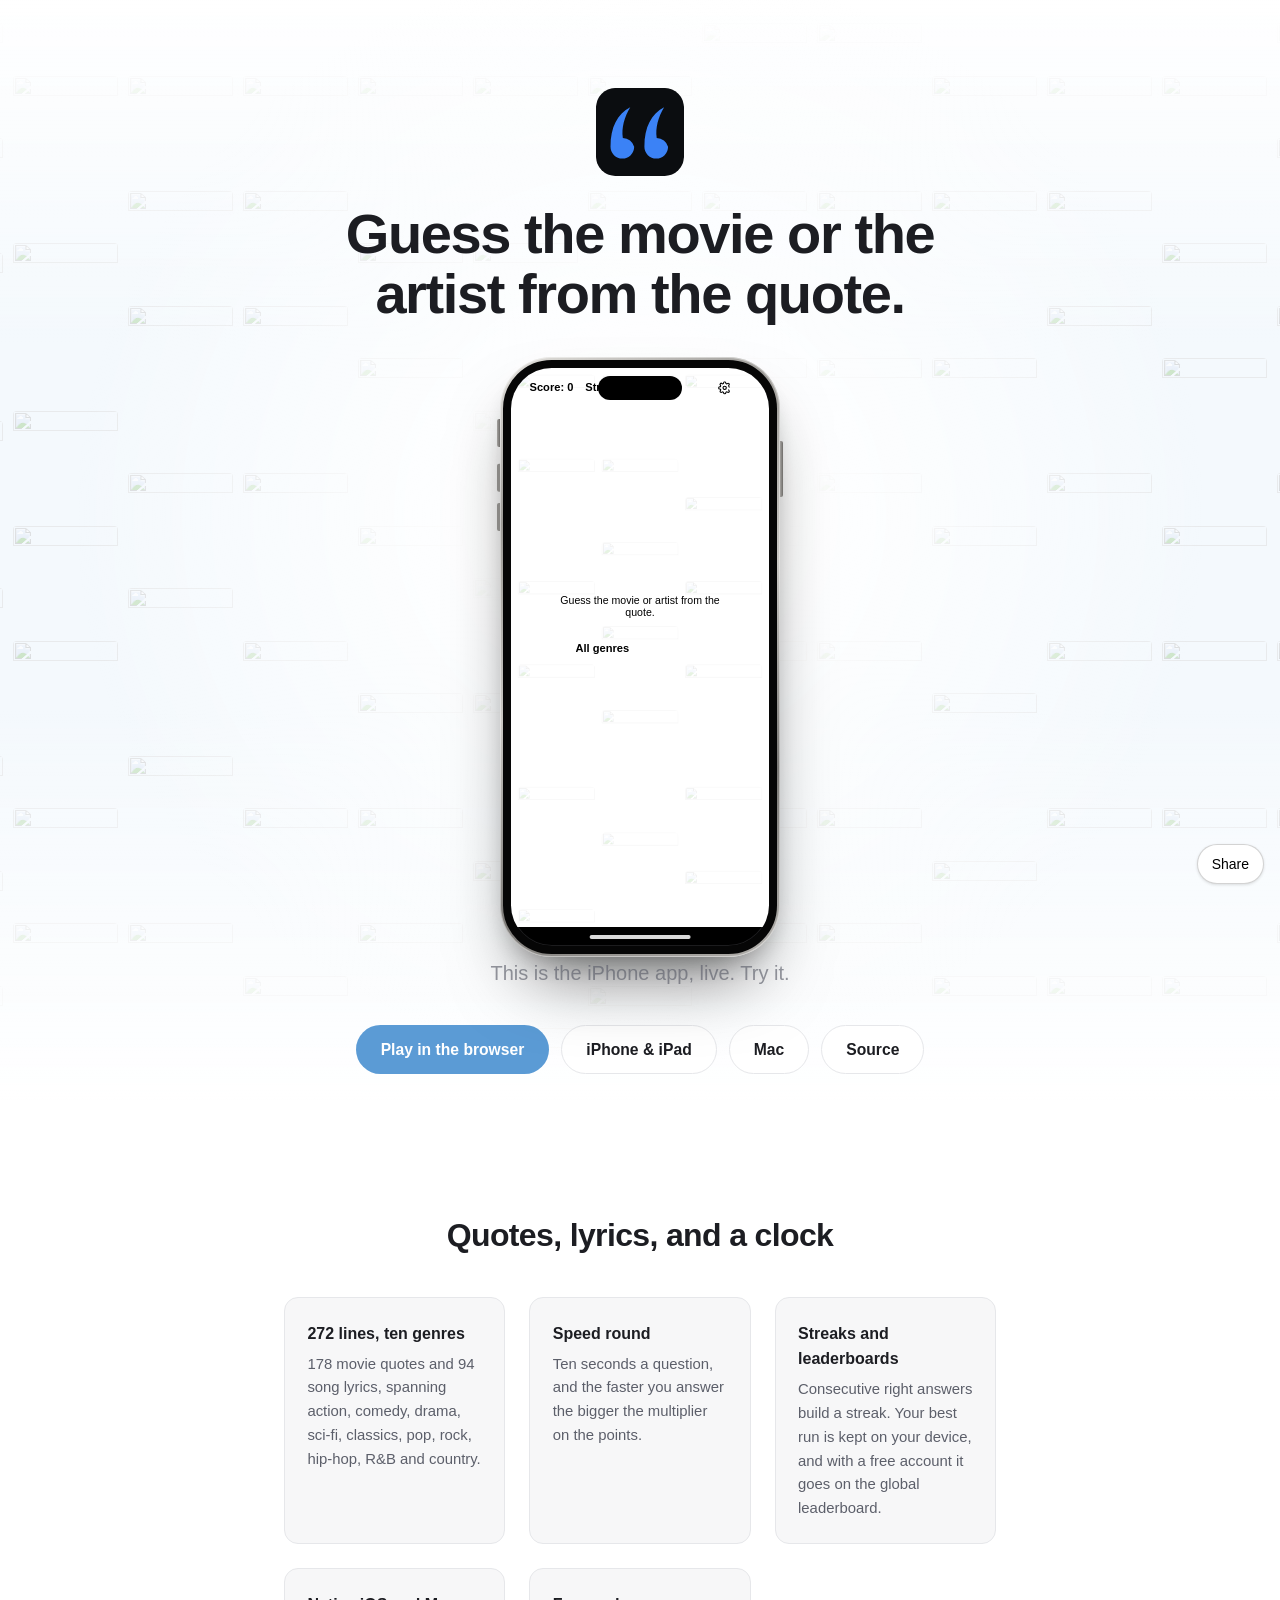
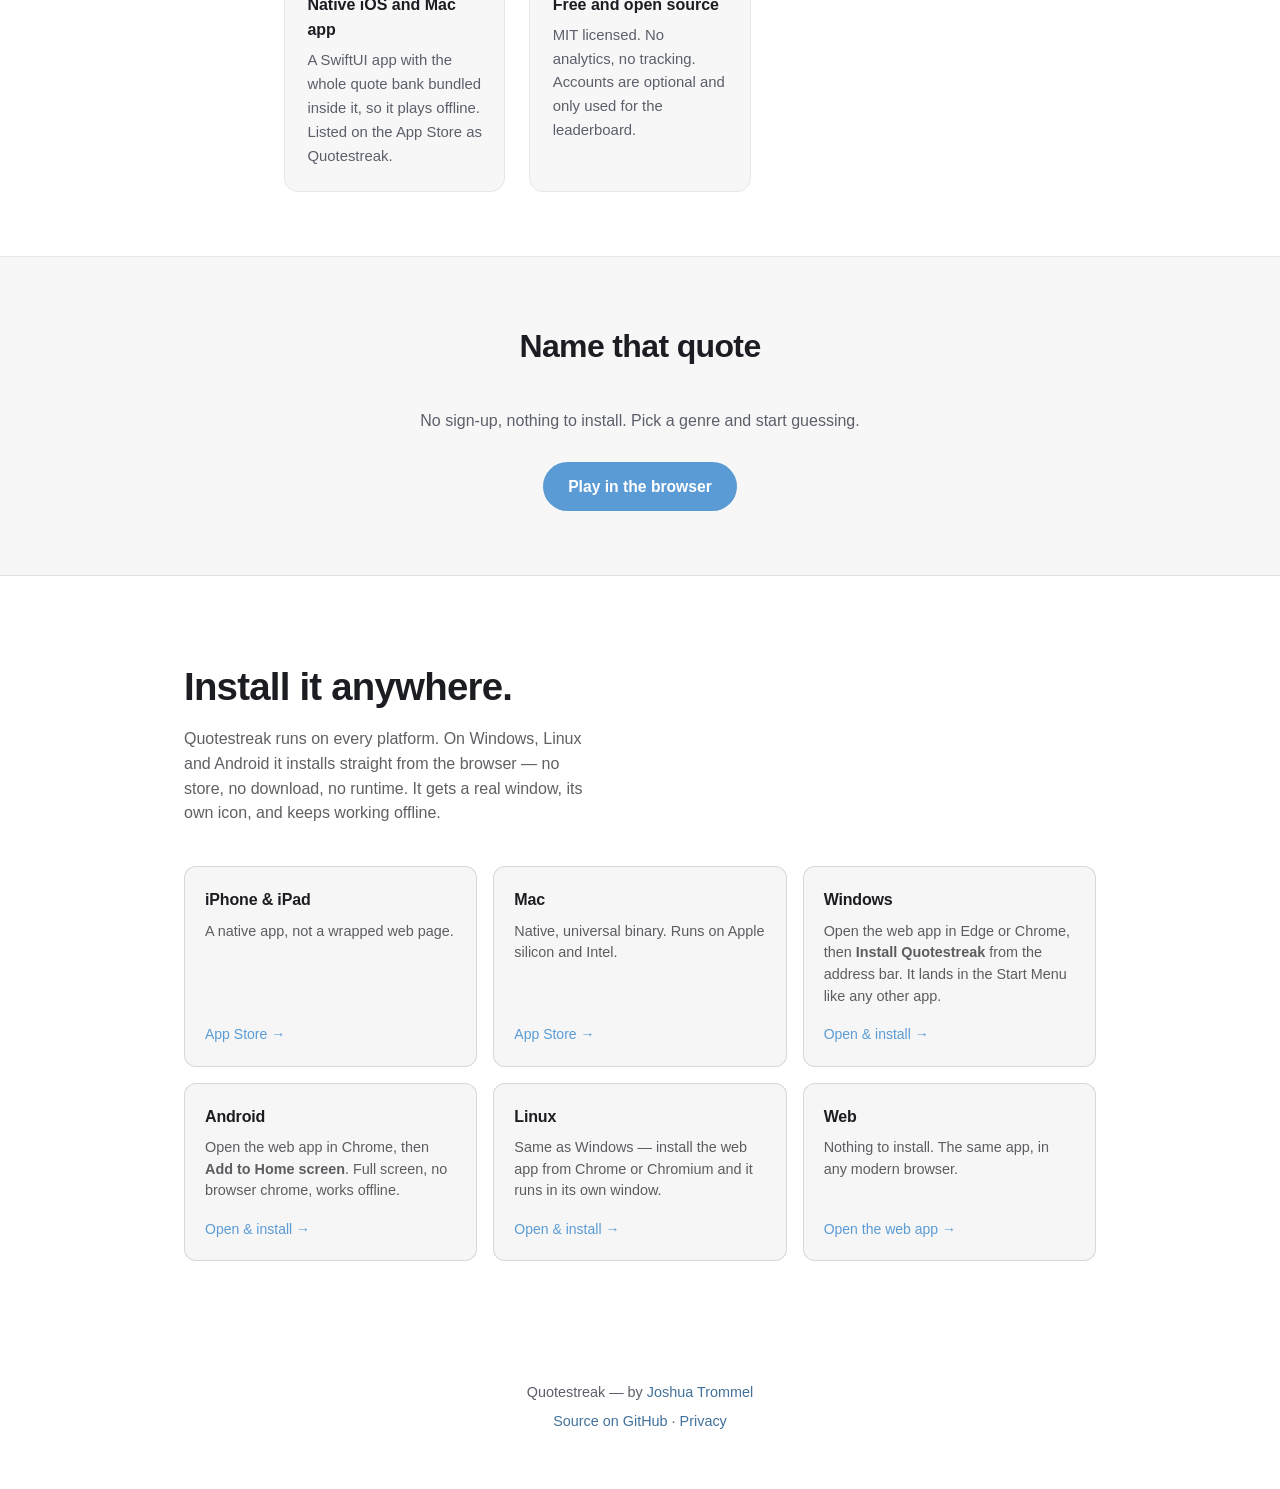
==== commit 38940bdc: "Add scroll parallax to hero wall Co-Authored-By: Claude Sonnet 5 <noreply@anthropic.com>" ====
--- a/index.html
+++ b/index.html
@@ -195,6 +195,14 @@
 <main id="main">
 <section class="hero">
   <div class="hero-wall" id="heroWall" aria-hidden="true"></div>
+  <script>
+  (function(){
+    var wall=document.getElementById('heroWall'),reduced=matchMedia('(prefers-reduced-motion: reduce)').matches,ticking=false;
+    if(reduced)return;
+    function onScroll(){if(ticking)return;ticking=true;requestAnimationFrame(function(){wall.style.transform='translateY('+(scrollY*0.15)+'px)';ticking=false;});}
+    addEventListener('scroll',onScroll,{passive:true});
+  })();
+  </script>
   <div class="container">
     <img class="hero-icon" src="icon.svg" alt="Quotestreak icon" width="88" height="88">
     <h1>Guess the movie or the artist from the quote.</h1>
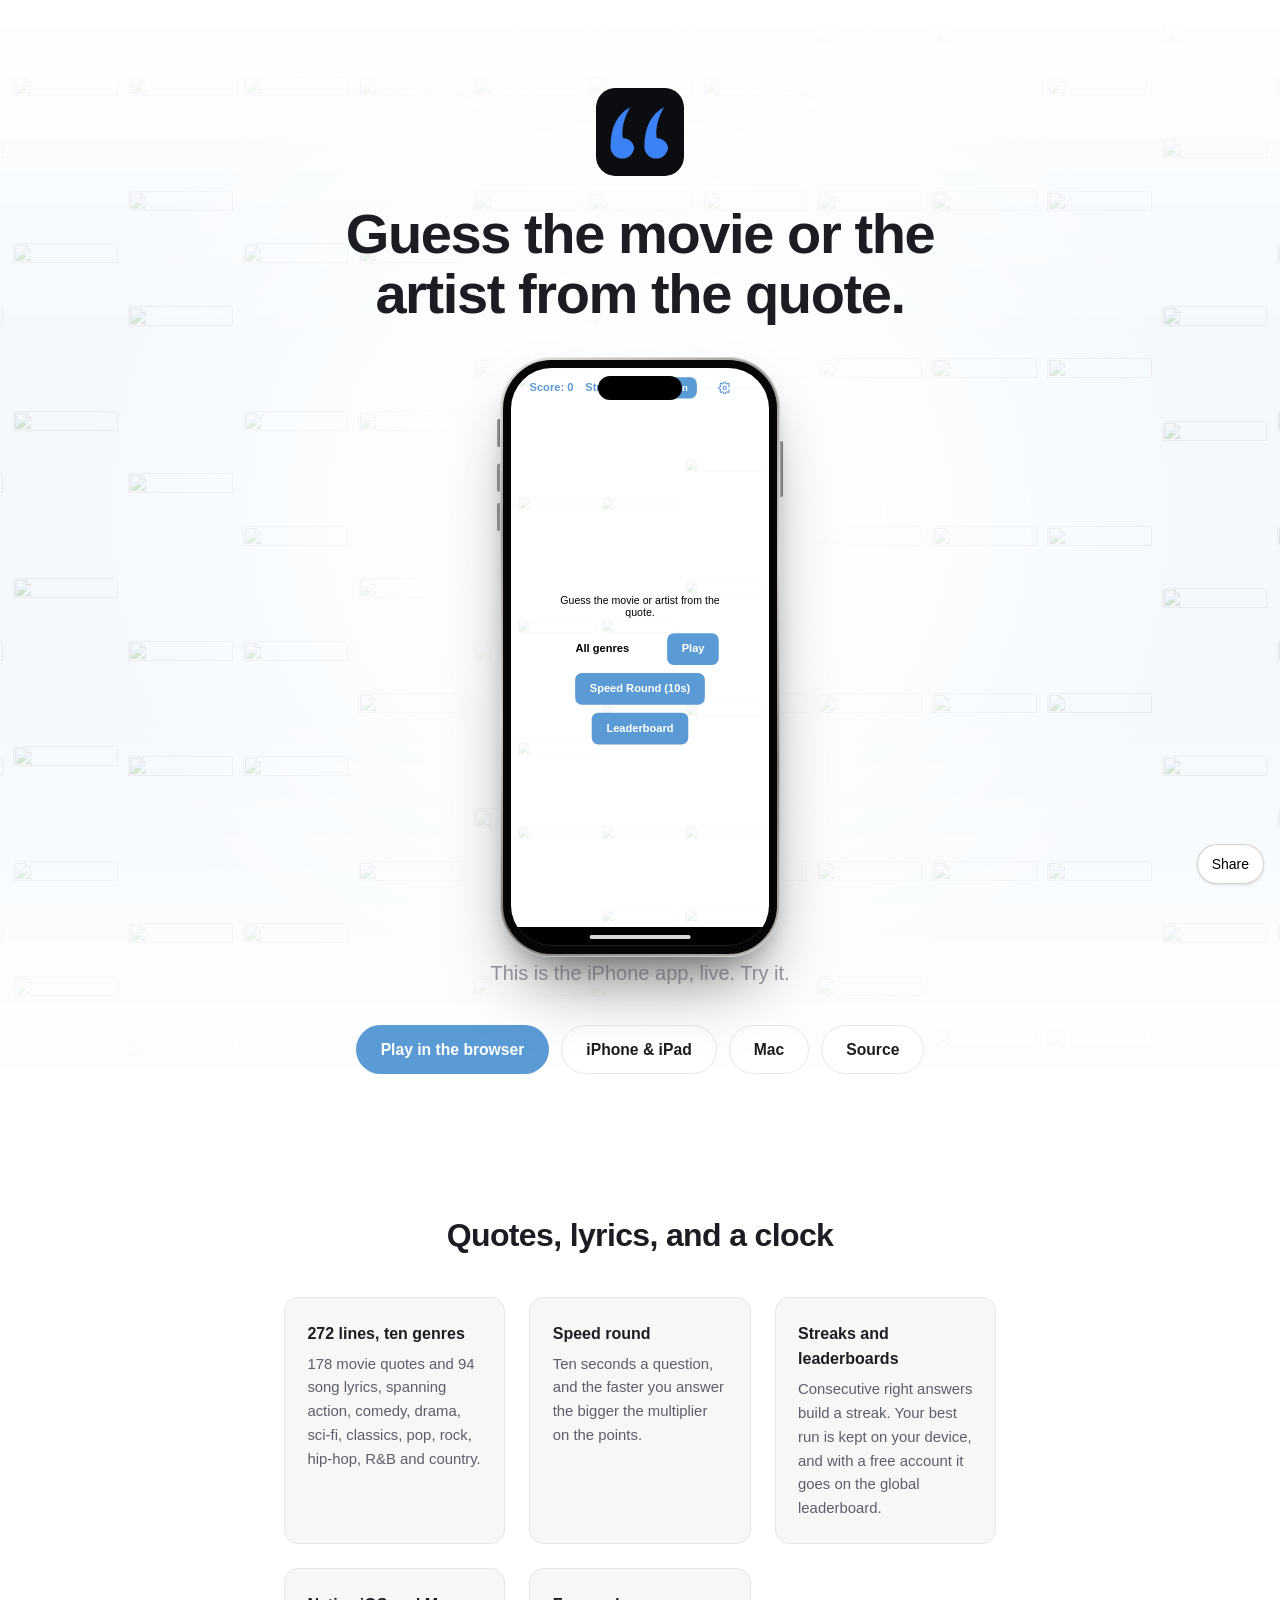
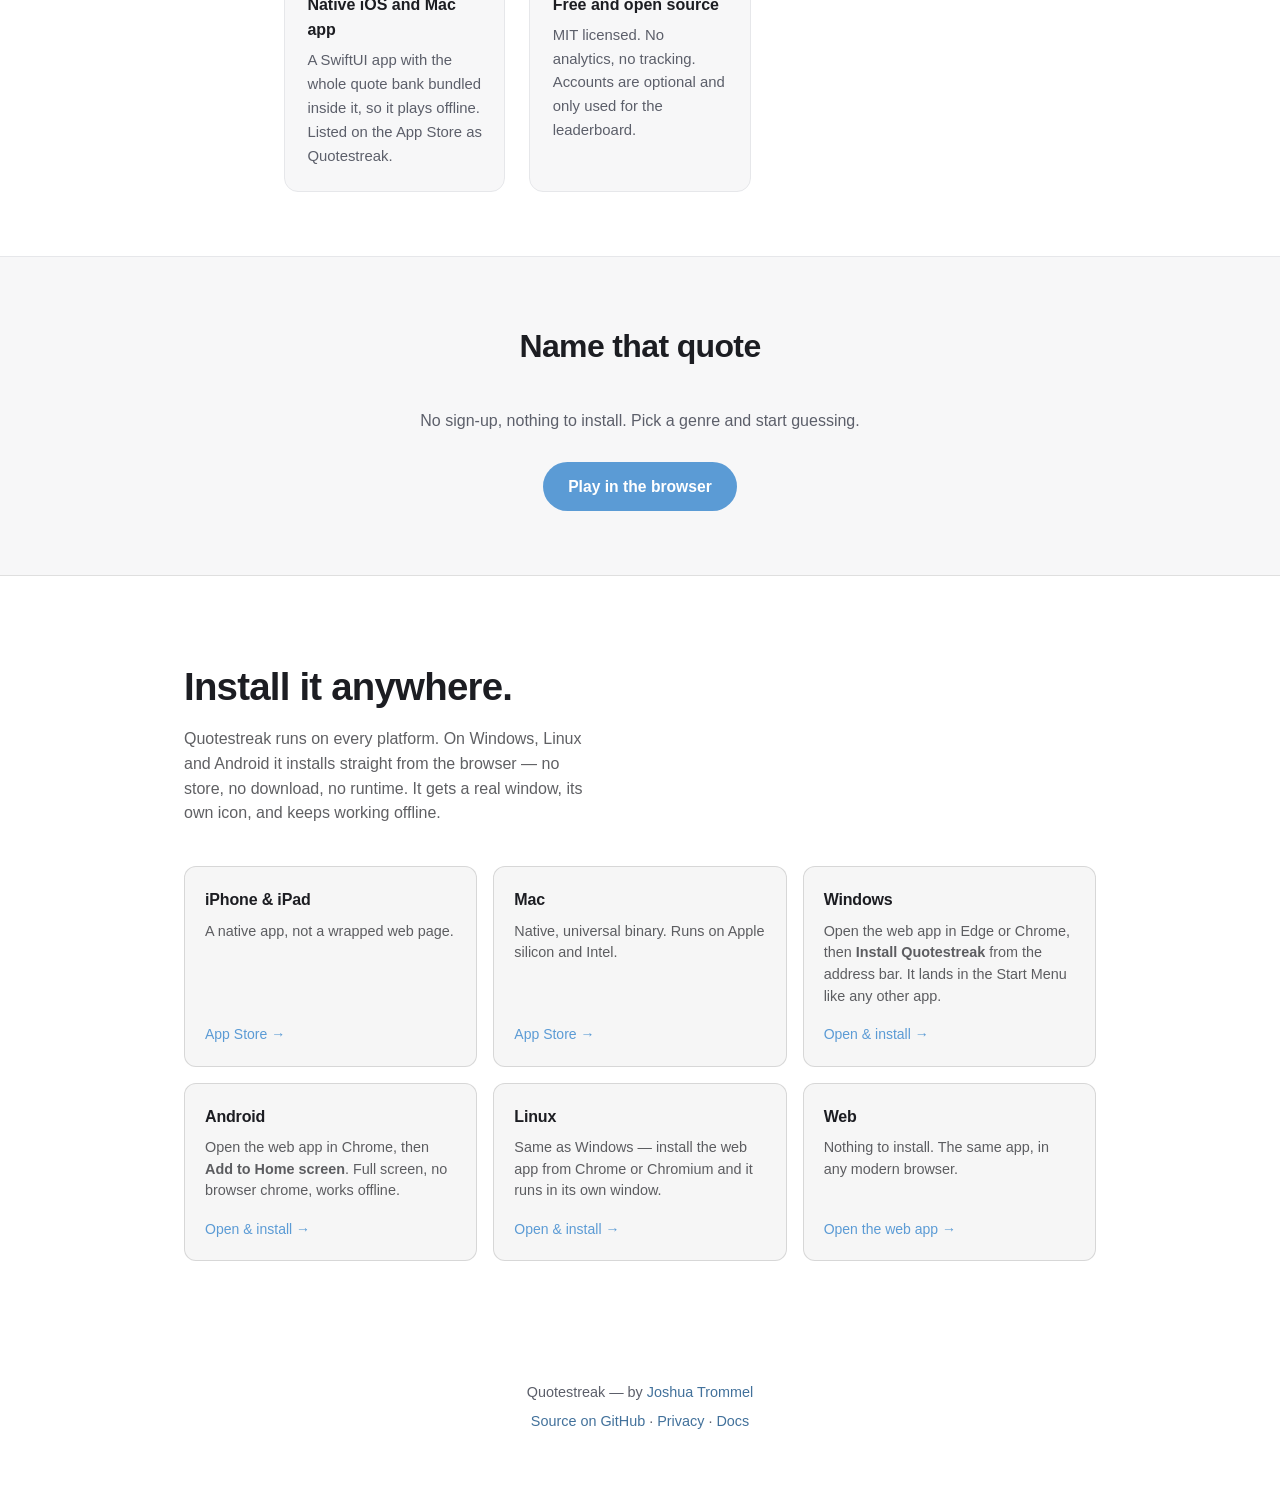
==== commit d49c38b1: "Link the docs page from the footer Co-Authored-By: Claude Fable 5.1 <noreply@anthropic.com>" ====
--- a/index.html
+++ b/index.html
@@ -321,7 +321,7 @@
 <footer>
   <div class="container">
     <p>Quotestreak &mdash; by <a href="https://heyitsmejosh.com">Joshua Trommel</a></p>
-    <p><a href="https://github.com/nulljosh/quotestreak">Source on GitHub</a> &middot; <a href="/privacy.html">Privacy</a></p>
+    <p><a href="https://github.com/nulljosh/quotestreak">Source on GitHub</a> &middot; <a href="/privacy.html">Privacy</a> &middot; <a href="https://heyitsmejosh.com/docs.html#quotestreak">Docs</a></p>
   </div>
 </footer>
 
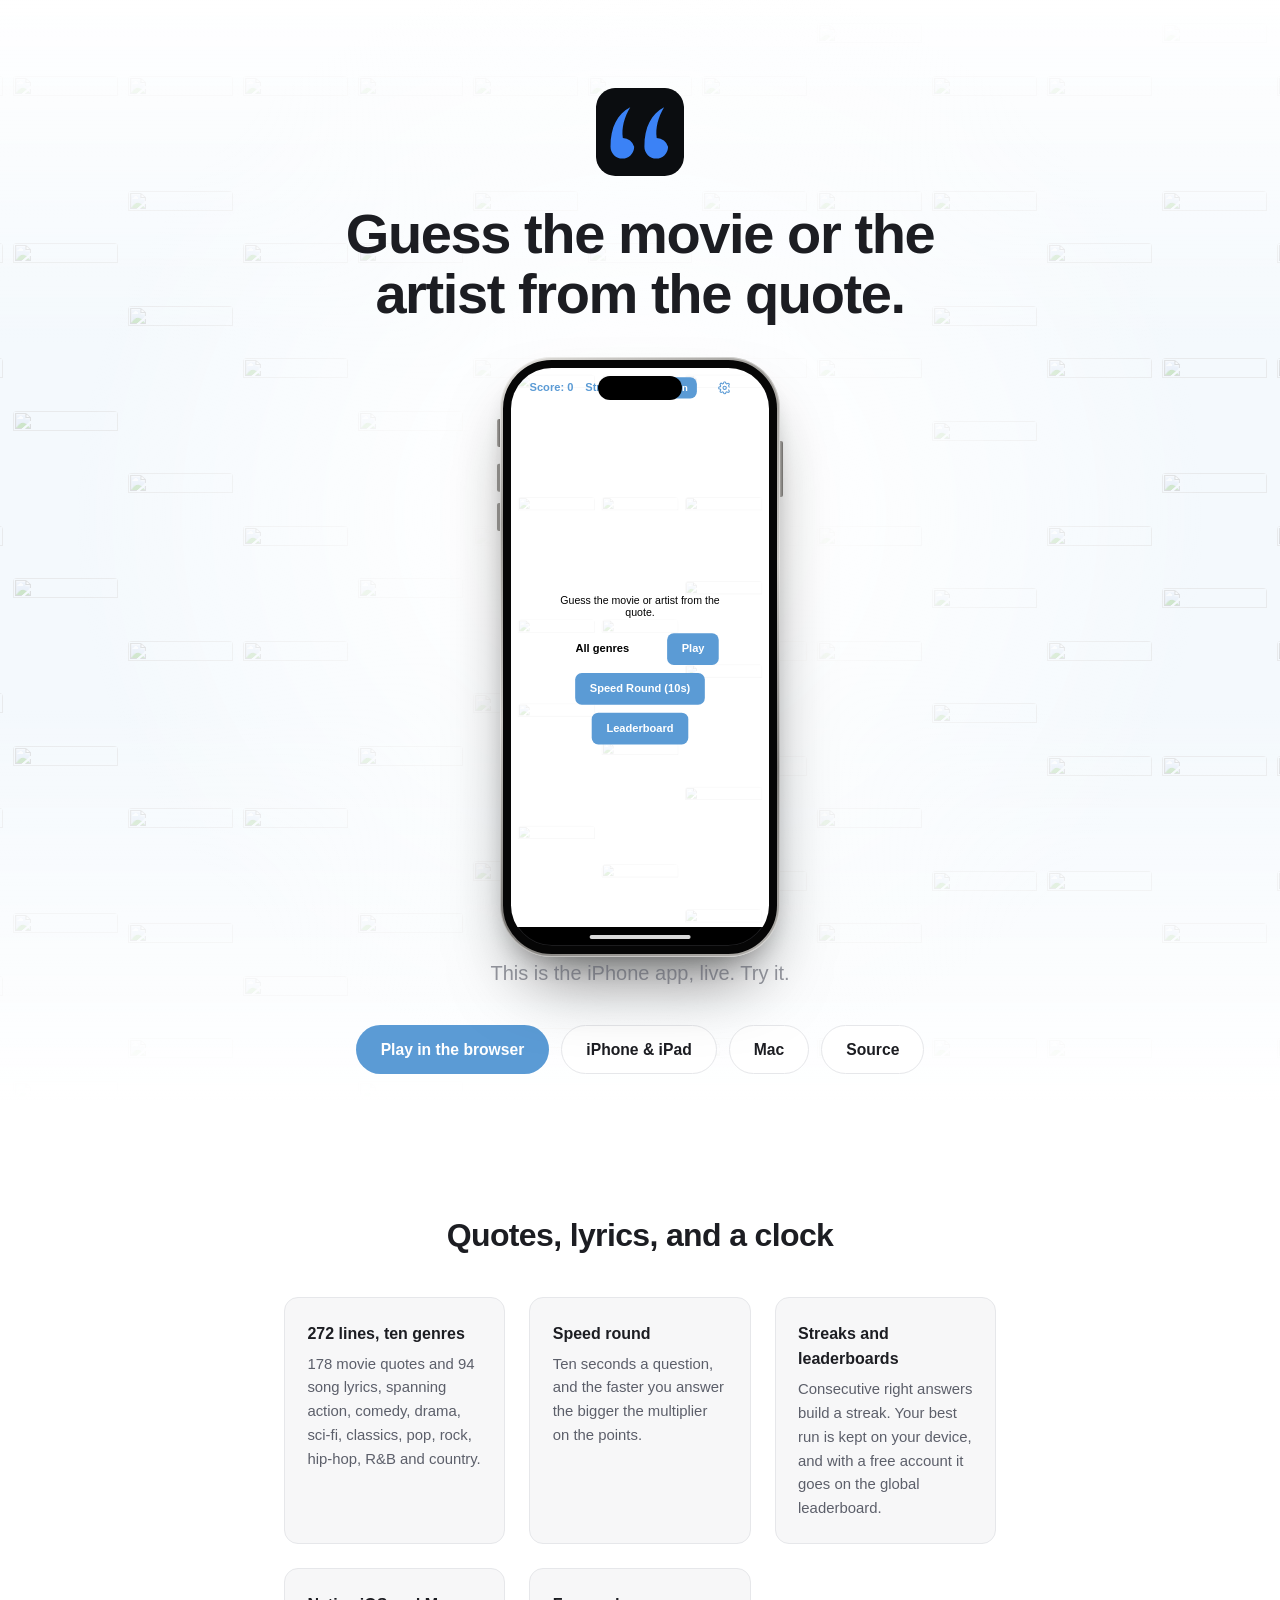
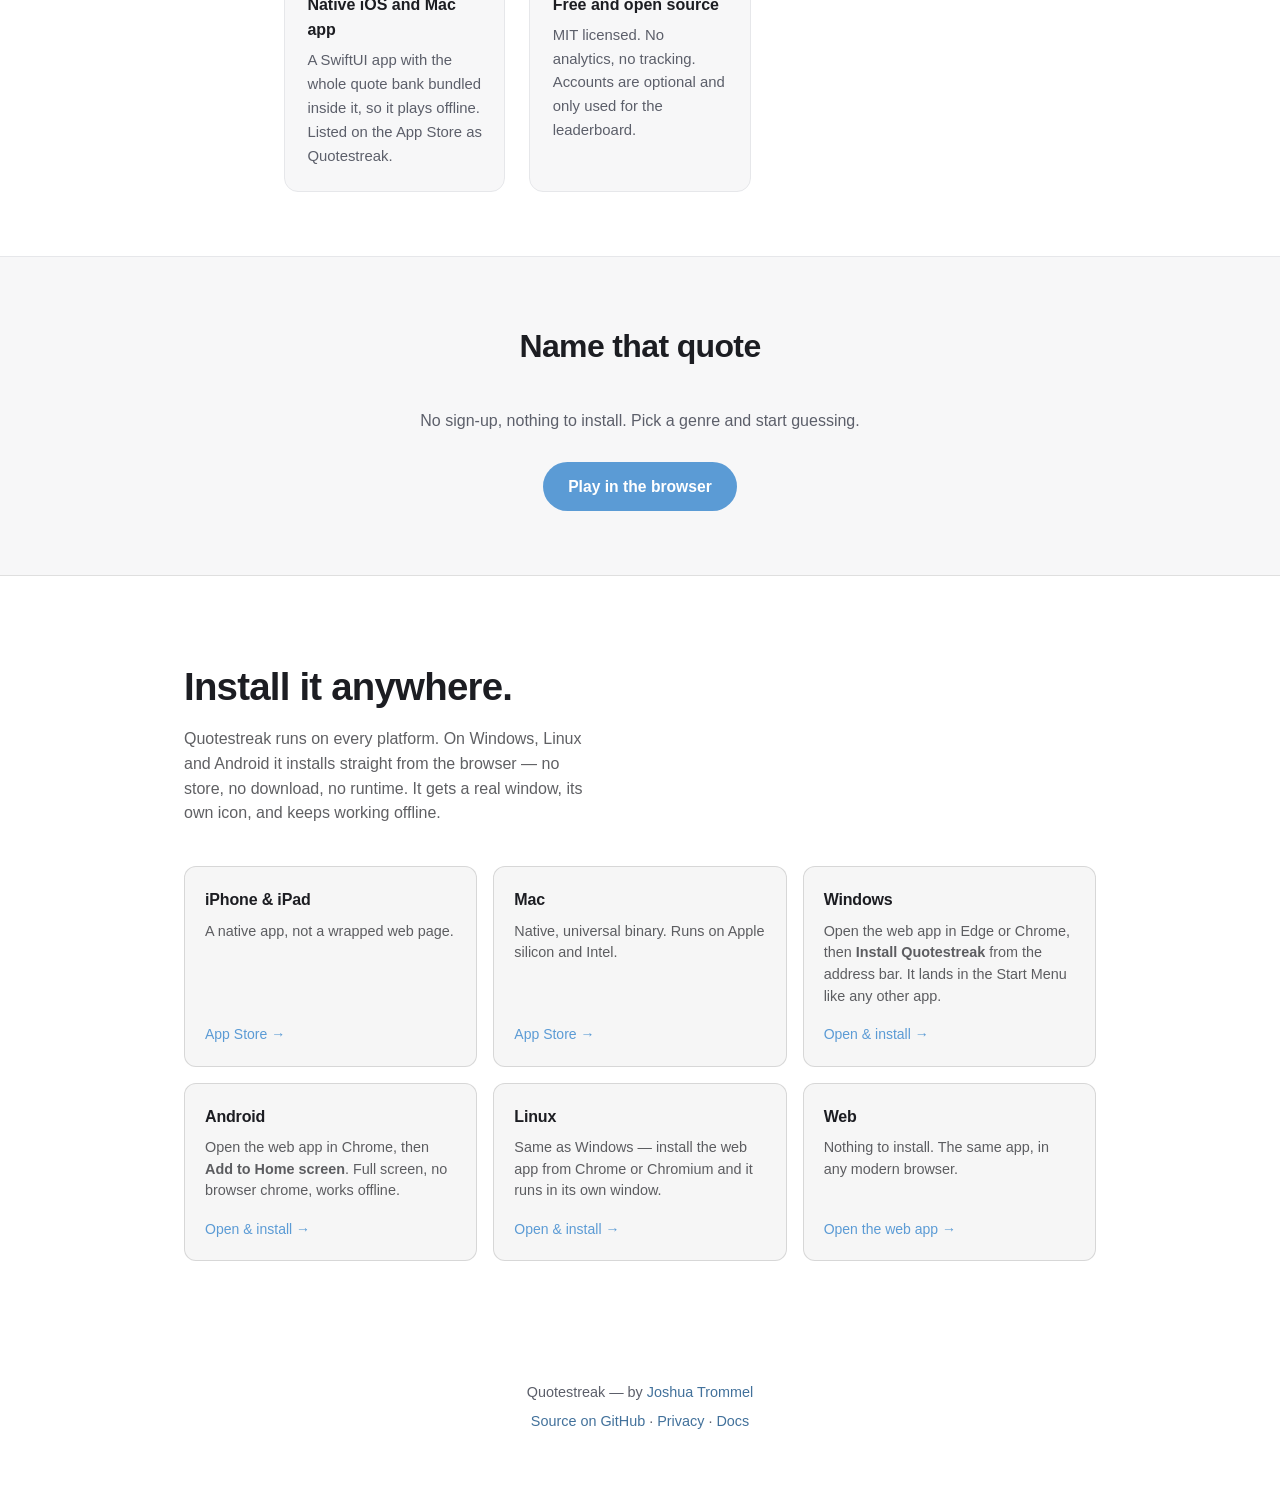
==== commit 5546c530: "Remove the share button It was spammy and nobody needs it. OG metadata stays so links still unfurl. " ====
--- a/index.html
+++ b/index.html
@@ -364,27 +364,6 @@
 </script>
 
   <script>if('serviceWorker' in navigator)addEventListener('load',()=>navigator.serviceWorker.register('/sw.js'));</script>
-
-<!-- share -->
-<style>
-#share-btn{position:fixed;right:16px;bottom:16px;z-index:9999;border:1px solid rgba(128,128,128,.35);
-background:Canvas;color:CanvasText;font:inherit;font-size:14px;padding:8px 14px;border-radius:999px;
-cursor:pointer;box-shadow:0 1px 3px rgba(0,0,0,.12)}
-#share-btn:hover{border-color:rgba(128,128,128,.6)}
-@media print{#share-btn{display:none}}
-</style>
-<button id="share-btn" type="button">Share</button>
-<script>
-(function(){
-  var b=document.getElementById('share-btn');
-  b.addEventListener('click',function(){
-    var d={title:document.title,text:(document.querySelector('meta[name=description]')||{}).content||'',url:location.href};
-    if(navigator.share)navigator.share(d).catch(function(){});
-    else if(navigator.clipboard)navigator.clipboard.writeText(location.href).then(function(){
-      b.textContent='Link copied';setTimeout(function(){b.textContent='Share'},1600);});
-  });
-})();
-</script>
 <script>
 (function(){
   if (!('IntersectionObserver' in window)) return;
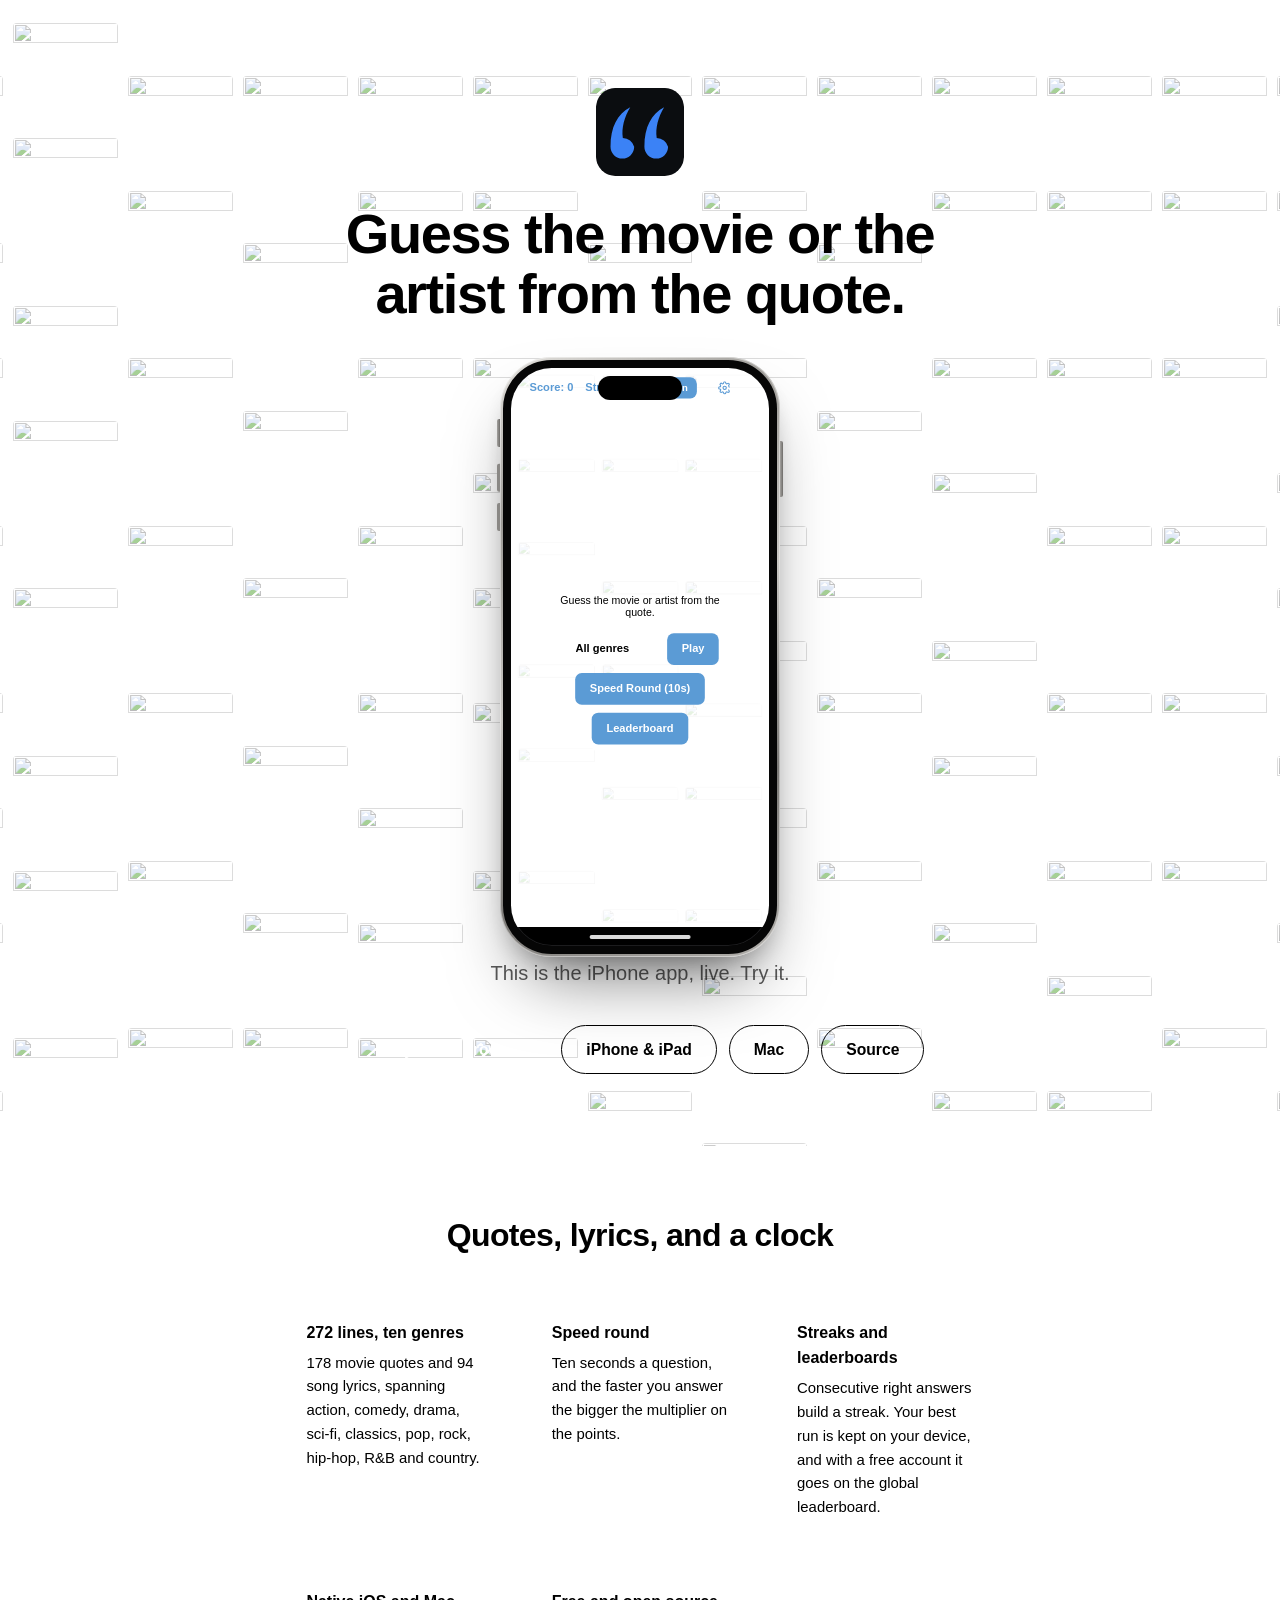
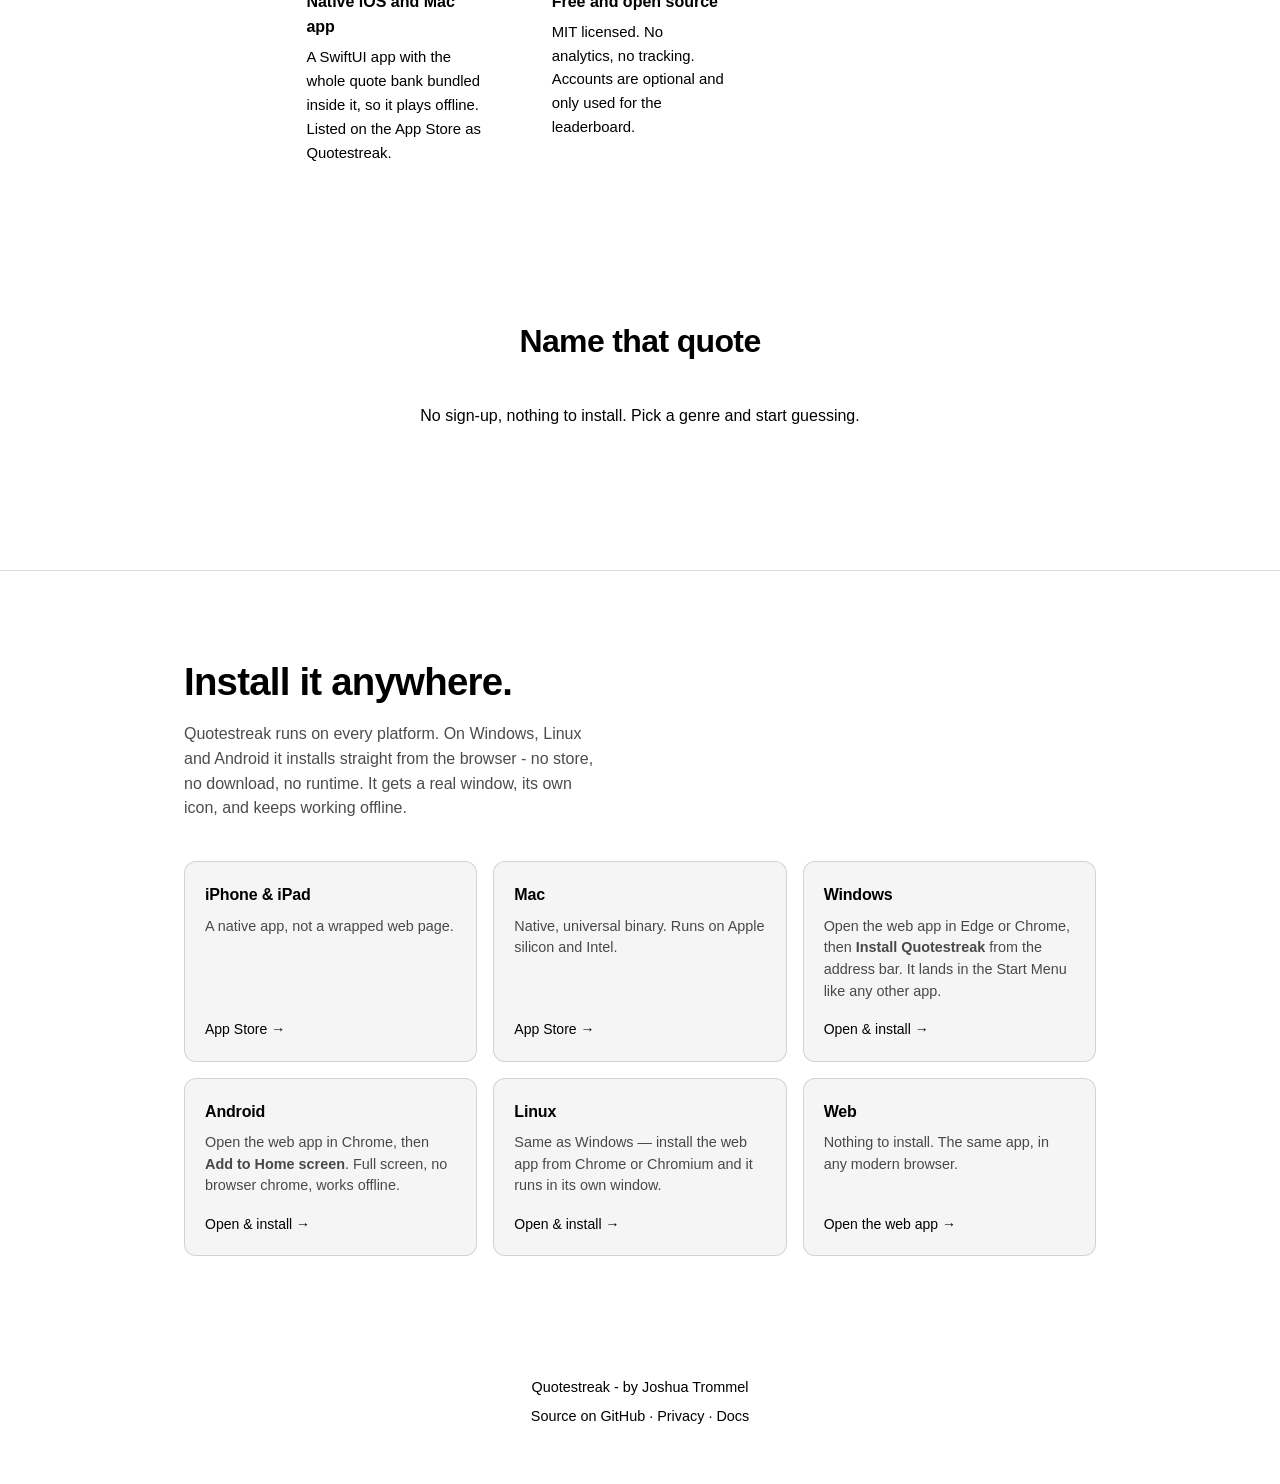
==== commit 28e8f22d: "landing: follow orchard tokens Co-Authored-By: Claude Haiku 4.5 <noreply@anthropic.com>" ====
--- a/index.html
+++ b/index.html
@@ -8,8 +8,8 @@
 <meta property="og:url" content="https://quotestreak.heyitsmejosh.com/">
 <link rel="canonical" href="https://quotestreak.heyitsmejosh.com/">
 <meta name="description" content="A quote-guessing game. 272 movie quotes and song lyrics across 10 genres, multiple choice, plus a 10-second speed round with a score multiplier.">
-<meta name="theme-color" content="#5B9BD5">
-<meta property="og:title" content="Quotestreak — guess the movie or the artist from the quote">
+<meta name="theme-color" content="#f5f0e4">
+<meta property="og:title" content="Quotestreak - guess the movie or the artist from the quote">
 <meta property="og:description" content="A quote-guessing game. 272 movie quotes and song lyrics across 10 genres, multiple choice, plus a 10-second speed round with a score multiplier.">
 <meta property="og:type" content="website">
 <meta property="og:image" content="https://quotable.heyitsmejosh.com/screenshots/web/03-question.jpg">
@@ -19,38 +19,23 @@
 <meta name="twitter:image" content="https://quotable.heyitsmejosh.com/screenshots/web/03-question.jpg">
 <meta name="apple-itunes-app" content="app-id=6804394619">
 <link rel="icon" href="icon.svg" type="image/svg+xml">
+<link rel="stylesheet" href="https://heyitsmejosh.com/tokens.css">
 <style>
 :root {
-  --accent: #5B9BD5;
-  --link: #42719b;
-  --accent-soft: #eaf3fb;
-  --bg: #ffffff;
-  --bg2: #f7f7f8;
-  --text: #1c1d22;
-  --text2: #5c5f6a;
-  --border: #e6e7ea;
-  /* San Francisco on Apple platforms, Helvetica everywhere else. No webfont: nothing to load, nothing to FOUT. */
+  --accent: var(--clay);
+  --link: var(--clay-deep);
+  --accent-soft: color-mix(in srgb, var(--accent) 9%, var(--bg));
   --font-body: -apple-system, BlinkMacSystemFont, "Helvetica Neue", Helvetica, Arial, sans-serif;
 }
 
 @media (prefers-color-scheme: dark) {
   :root:not([data-theme="light"]) {
-    --bg: #111111;
-    --link: #5B9BD5;
-    --bg2: #1a1a1a;
-    --text: #e8e8f0;
-    --text2: rgba(232,232,240,0.62);
-    --border: rgba(232,232,240,0.12);
-    --accent-soft: #151d26;
+    --link: var(--clay);
+    --accent-soft: color-mix(in srgb, var(--accent) 9%, var(--bg));
   }
 }
 :root[data-theme="dark"] {
-  --bg: #111111;
-  --bg2: #1a1a1a;
-  --text: #e8e8f0;
-  --text2: rgba(232,232,240,0.62);
-  --border: rgba(232,232,240,0.12);
-  --accent-soft: #151d26;
+  --accent-soft: color-mix(in srgb, var(--accent) 9%, var(--bg));
 }
 
 *, *::before, *::after { margin: 0; padding: 0; box-sizing: border-box; }
@@ -282,7 +267,7 @@
 <section id="install-anywhere">
   <div class="xp-wrap">
     <h2>Install it anywhere.</h2>
-    <p class="xp-lead">Quotestreak runs on every platform. On Windows, Linux and Android it installs straight from the browser &mdash; no store, no download, no runtime. It gets a real window, its own icon, and keeps working offline.</p>
+    <p class="xp-lead">Quotestreak runs on every platform. On Windows, Linux and Android it installs straight from the browser - no store, no download, no runtime. It gets a real window, its own icon, and keeps working offline.</p>
     <div class="xp-grid">
     <div class="xp-card">
       <h3>iPhone &amp; iPad</h3>
@@ -320,7 +305,7 @@
 
 <footer>
   <div class="container">
-    <p>Quotestreak &mdash; by <a href="https://heyitsmejosh.com">Joshua Trommel</a></p>
+    <p>Quotestreak - by <a href="https://heyitsmejosh.com">Joshua Trommel</a></p>
     <p><a href="https://github.com/nulljosh/quotestreak">Source on GitHub</a> &middot; <a href="/privacy.html">Privacy</a> &middot; <a href="https://heyitsmejosh.com/docs.html#quotestreak">Docs</a></p>
   </div>
 </footer>
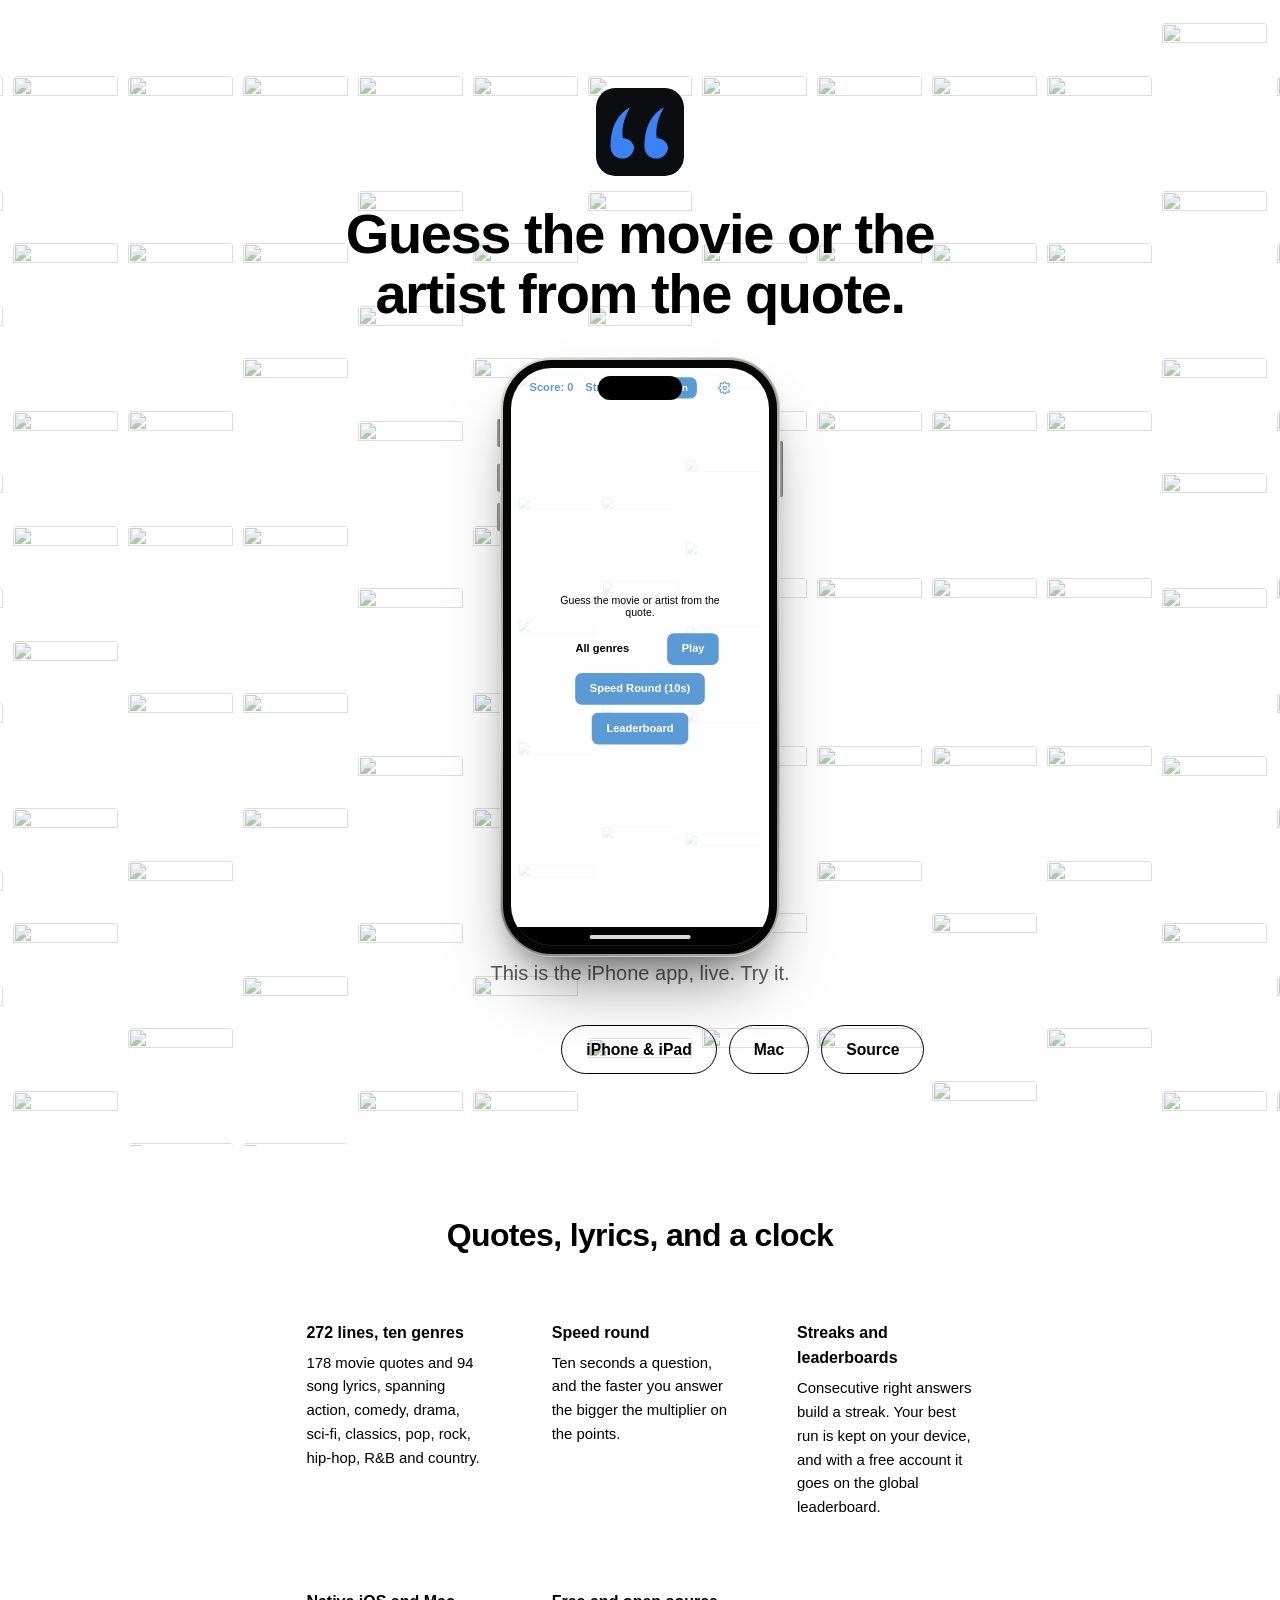
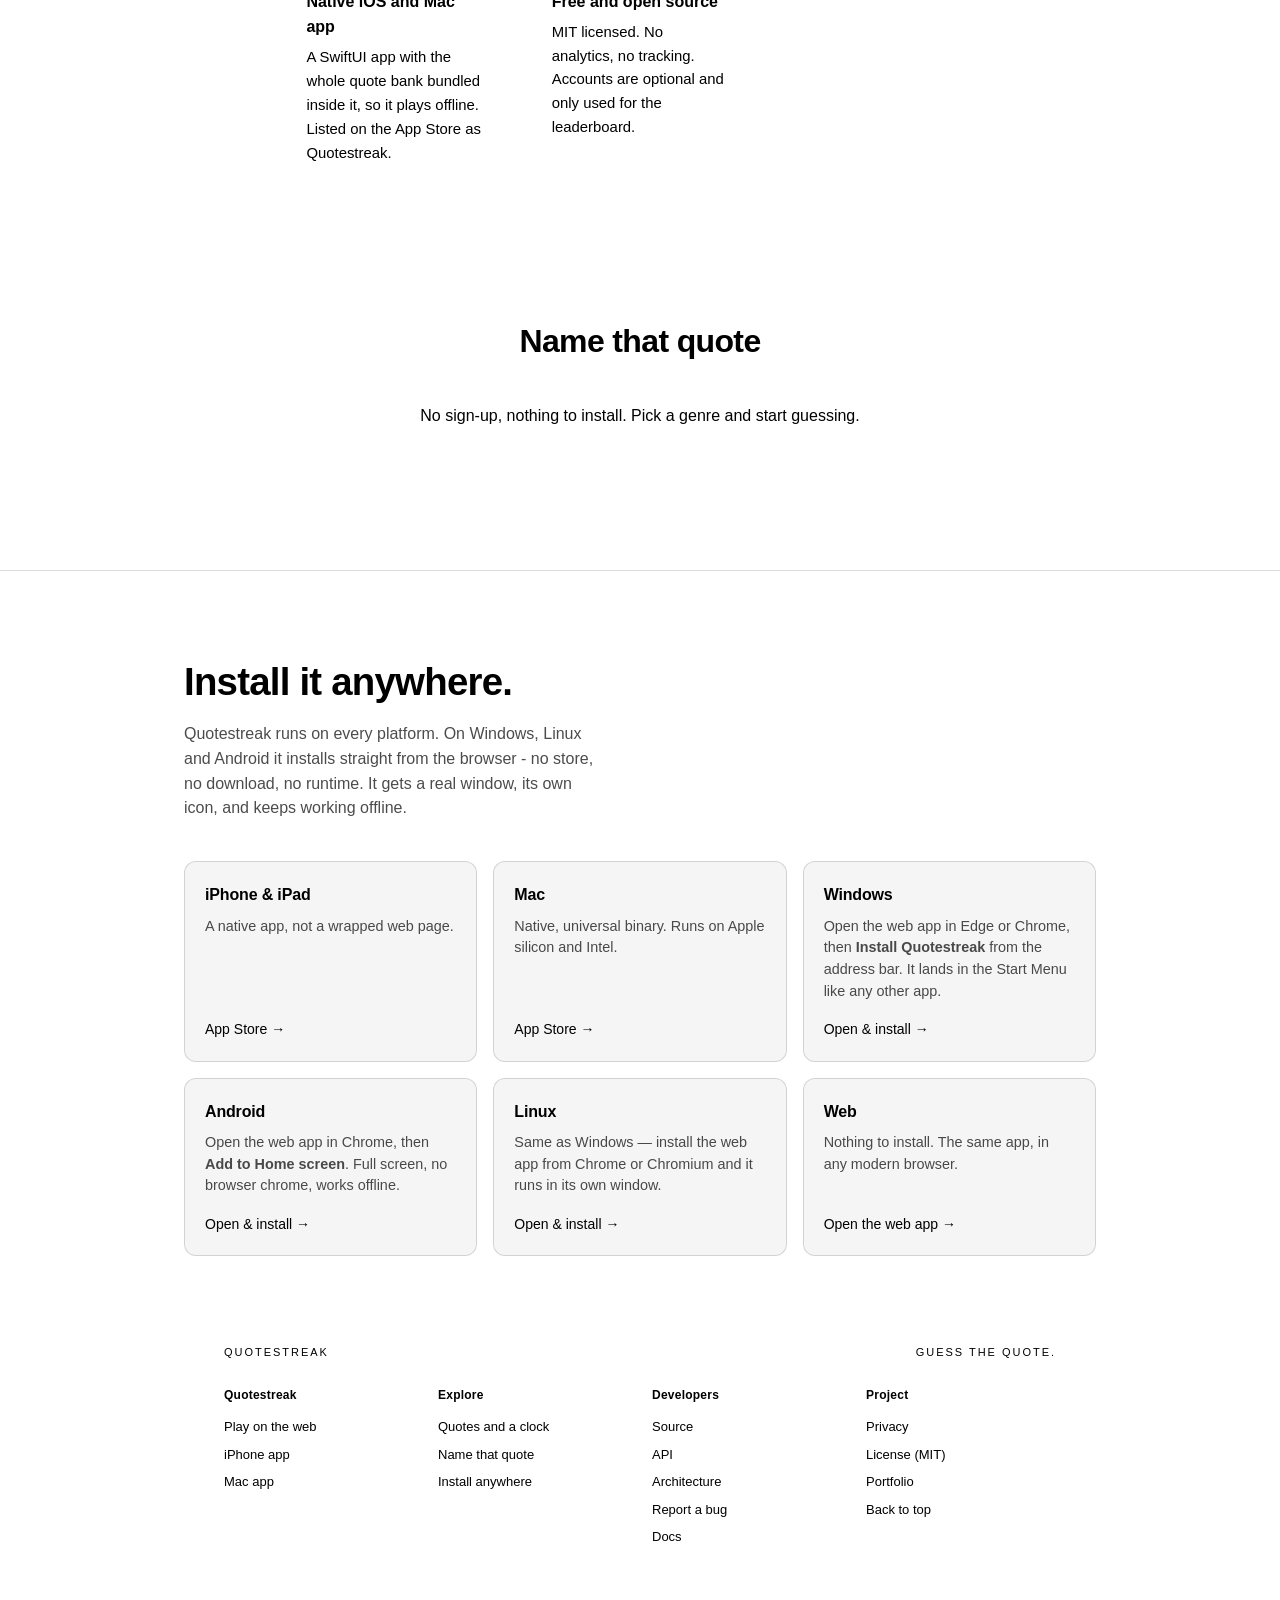
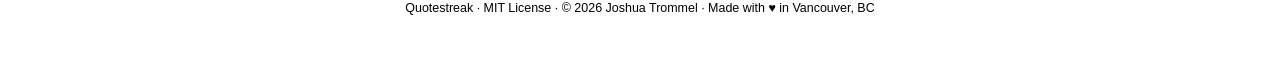
==== commit 54c70ebc: "Landing: detailed footer directory Co-Authored-By: Claude Opus 5.5 <noreply@anthropic.com>" ====
--- a/index.html
+++ b/index.html
@@ -145,8 +145,22 @@
 .closing { background: var(--bg2); text-align: center; border-top: 1px solid var(--border); }
 .closing p { color: var(--text2); max-width: 34rem; margin: 0 auto 1.75rem; }
 
-footer { padding: 2.5rem 0 3.5rem; text-align: center; font-size: 0.9rem; color: var(--text2); }
-footer p + p { margin-top: 0.35rem; }
+  /* Footer directory: tagline rule, four columns, two-by-two on phones. */
+  footer { padding: 0 0 3rem; text-align: center; font-size: .8125rem; color: var(--text2); }
+  footer .foot-rule { display: flex; align-items: center; gap: 16px; max-width: 880px; margin: 0 auto; padding: 8px 1.5rem 24px; color: var(--text); font-size: .6875rem; letter-spacing: .18em; text-transform: uppercase; font-weight: 500; }
+  footer .foot-rule::before { content: ""; order: 1; flex: 1; height: 1px; background: var(--border); }
+  footer .foot-rule > :first-child { order: 0; }
+  footer .foot-rule > :last-child { order: 2; }
+  .foot-dir { display: grid; grid-template-columns: repeat(4, 1fr); gap: 28px 24px; max-width: 880px; margin: 0 auto; padding: 0 1.5rem 28px; text-align: left; }
+  .foot-col h3 { margin: 0 0 8px; font-size: .75rem; font-weight: 600; color: var(--text); letter-spacing: .02em; }
+  .foot-col ul { list-style: none; margin: 0; padding: 0; }
+  .foot-col a { position: relative; display: inline-block; padding: 5px 0; color: var(--text2); text-decoration: none; font-size: .8125rem; line-height: 1.35; }
+  .foot-col a::after { content: ""; position: absolute; top: 50%; left: 0; transform: translateY(-50%); width: 100%; height: 44px; min-width: 44px; }
+  .foot-col a:hover { color: var(--text); text-decoration: underline; }
+  .foot-bar { max-width: 880px; margin: 0 auto; padding: 18px 1.5rem 0; border-top: 1px solid var(--border); }
+  .foot-meta { margin: 0; color: var(--text2); font-size: .78rem; line-height: 1.9; }
+  .foot-meta a { color: var(--text2); }
+  @media (max-width: 700px) { .foot-dir { grid-template-columns: repeat(2, 1fr); } footer .foot-rule { font-size: .5625rem; letter-spacing: .14em; gap: 10px; } }
 a.skip { position:absolute; left:-9999px; }
 a.skip:focus { position:fixed; left:1rem; top:1rem; z-index:99; padding:0.5rem 0.9rem; background:var(--bg2); border:1px solid var(--border); border-radius:8px; color:var(--text); }
 :focus-visible { outline:2px solid var(--accent); outline-offset:2px; }
@@ -211,7 +225,7 @@
   </div>
 </section>
 
-<section class="features">
+<section id="modes" class="features">
   <div class="container">
     <h2>Quotes, lyrics, and a clock</h2>
     <div class="grid">
@@ -239,7 +253,7 @@
   </div>
 </section>
 
-<section class="closing">
+<section id="play" class="closing">
   <div class="container">
     <h2>Name that quote</h2>
     <p>No sign-up, nothing to install. Pick a genre and start guessing.</p>
@@ -304,9 +318,46 @@
 </section>
 
 <footer>
-  <div class="container">
-    <p>Quotestreak - by <a href="https://heyitsmejosh.com">Joshua Trommel</a></p>
-    <p><a href="https://github.com/nulljosh/quotestreak">Source on GitHub</a> &middot; <a href="/privacy.html">Privacy</a> &middot; <a href="https://heyitsmejosh.com/docs.html#quotestreak">Docs</a></p>
+  <div class="foot-rule" aria-hidden="true"><span>Quotestreak</span><span>Guess the quote.</span></div>
+  <nav class="foot-dir" aria-label="Footer">
+    <div class="foot-col">
+      <h3>Quotestreak</h3>
+      <ul>
+        <li><a href="/play.html">Play on the web</a></li>
+        <li><a href="https://apps.apple.com/us/app/id6804394619" target="_blank" rel="noopener">iPhone app</a></li>
+        <li><a href="https://apps.apple.com/us/app/id6804394619?mt=12" target="_blank" rel="noopener">Mac app</a></li>
+      </ul>
+    </div>
+    <div class="foot-col">
+      <h3>Explore</h3>
+      <ul>
+        <li><a href="#modes">Quotes and a clock</a></li>
+        <li><a href="#play">Name that quote</a></li>
+        <li><a href="#install-anywhere">Install anywhere</a></li>
+      </ul>
+    </div>
+    <div class="foot-col">
+      <h3>Developers</h3>
+      <ul>
+        <li><a href="https://github.com/nulljosh/quotestreak" target="_blank" rel="noopener">Source</a></li>
+        <li><a href="https://github.com/nulljosh/quotestreak/blob/main/docs/API.md" target="_blank" rel="noopener">API</a></li>
+        <li><a href="https://github.com/nulljosh/quotestreak/blob/main/docs/ARCHITECTURE.md" target="_blank" rel="noopener">Architecture</a></li>
+        <li><a href="https://github.com/nulljosh/quotestreak/issues" target="_blank" rel="noopener">Report a bug</a></li>
+        <li><a href="https://heyitsmejosh.com/docs.html#quotestreak">Docs</a></li>
+      </ul>
+    </div>
+    <div class="foot-col">
+      <h3>Project</h3>
+      <ul>
+        <li><a href="/privacy.html">Privacy</a></li>
+        <li><a href="https://github.com/nulljosh/quotestreak/blob/main/LICENSE" target="_blank" rel="noopener">License (MIT)</a></li>
+        <li><a href="https://heyitsmejosh.com">Portfolio</a></li>
+        <li><a href="#main">Back to top</a></li>
+      </ul>
+    </div>
+  </nav>
+  <div class="foot-bar">
+    <p class="foot-meta">Quotestreak &middot; MIT License &middot; &copy; 2026 Joshua Trommel &middot; Made with <span class="heart">&hearts;</span> in Vancouver, BC</p>
   </div>
 </footer>
 
